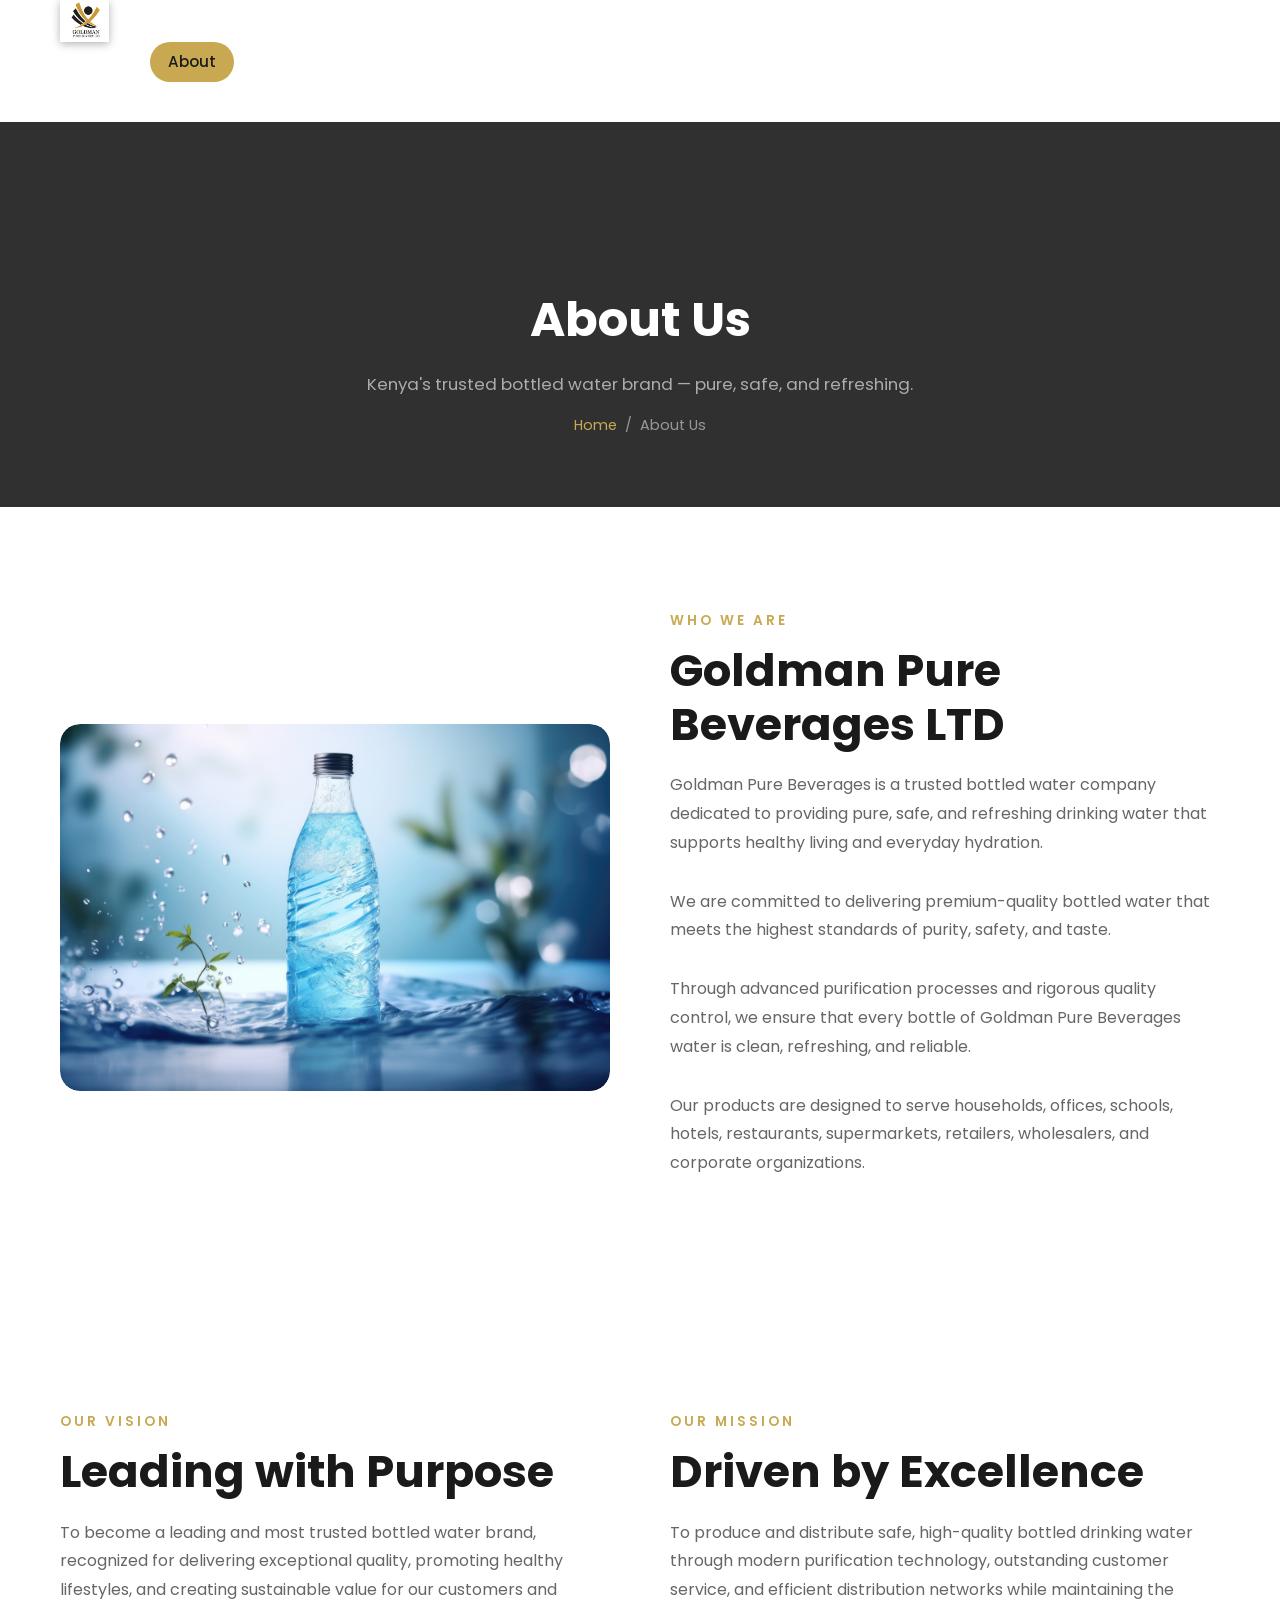
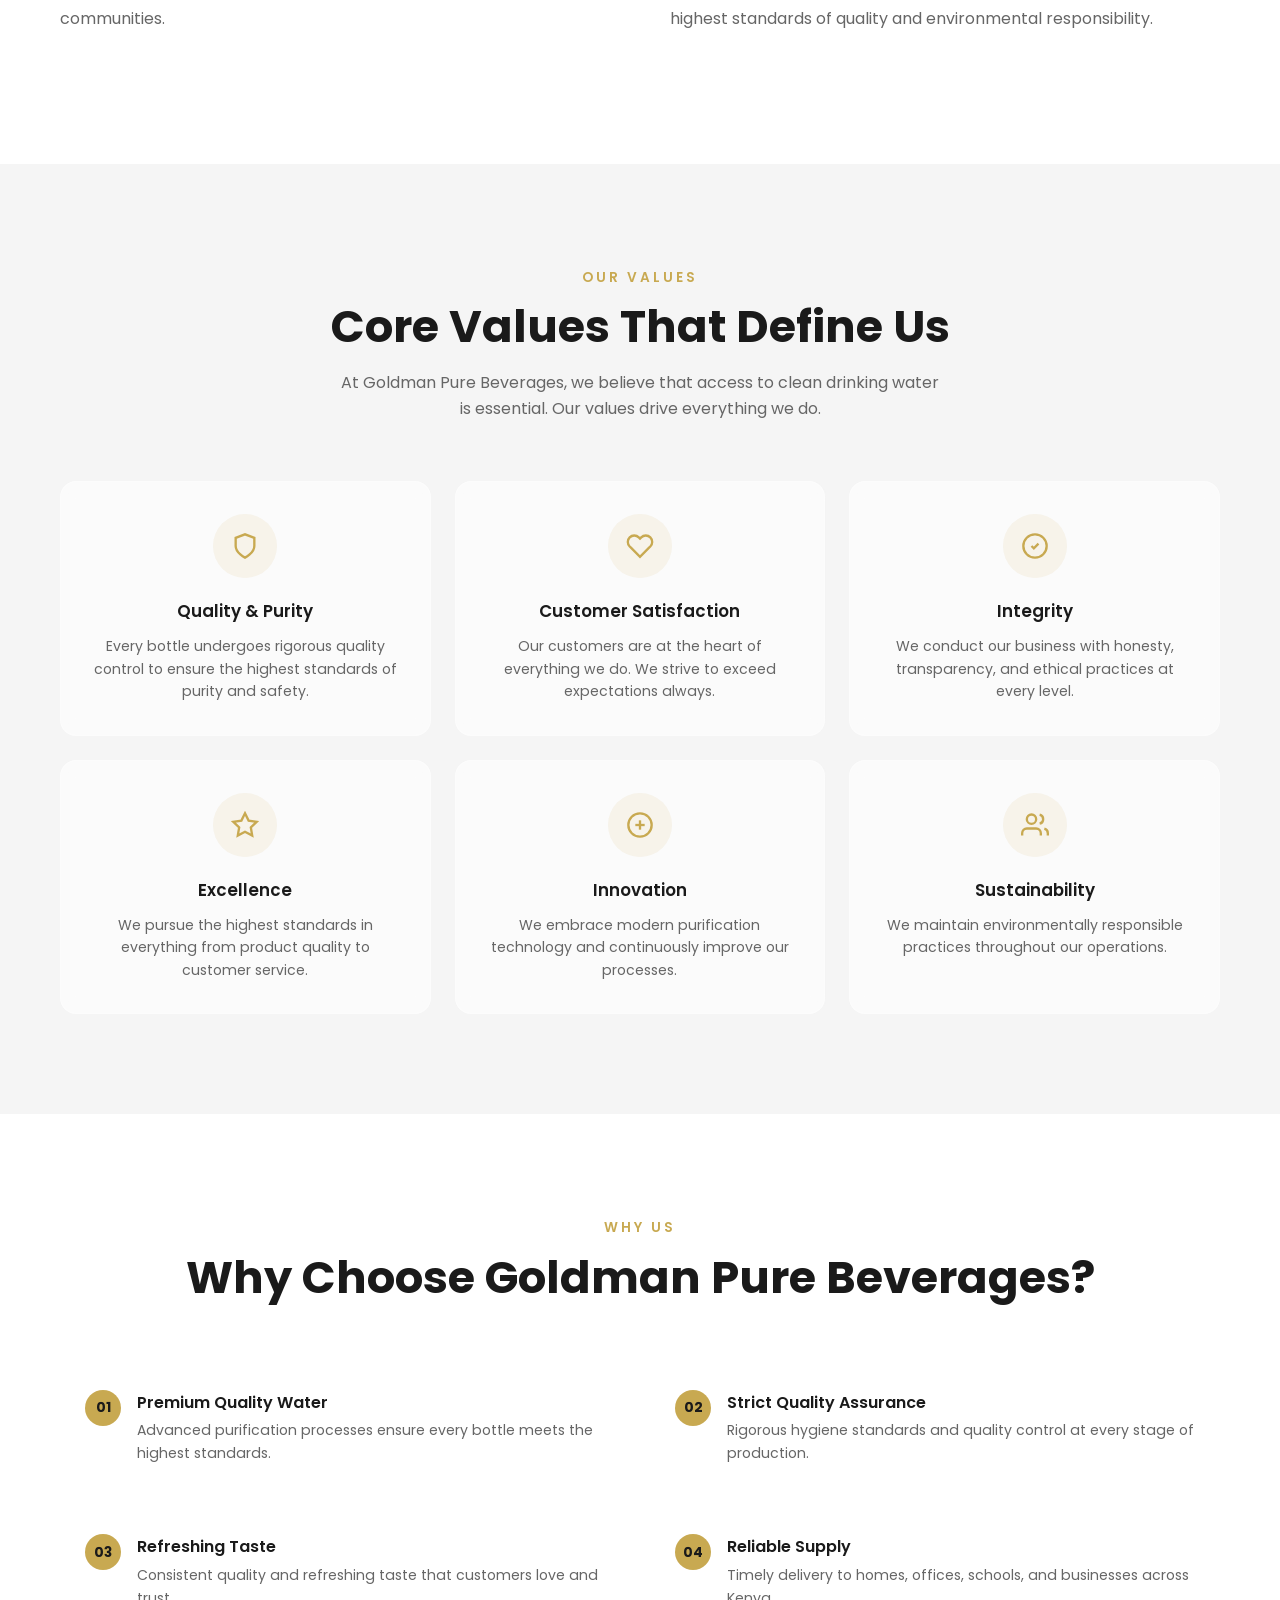
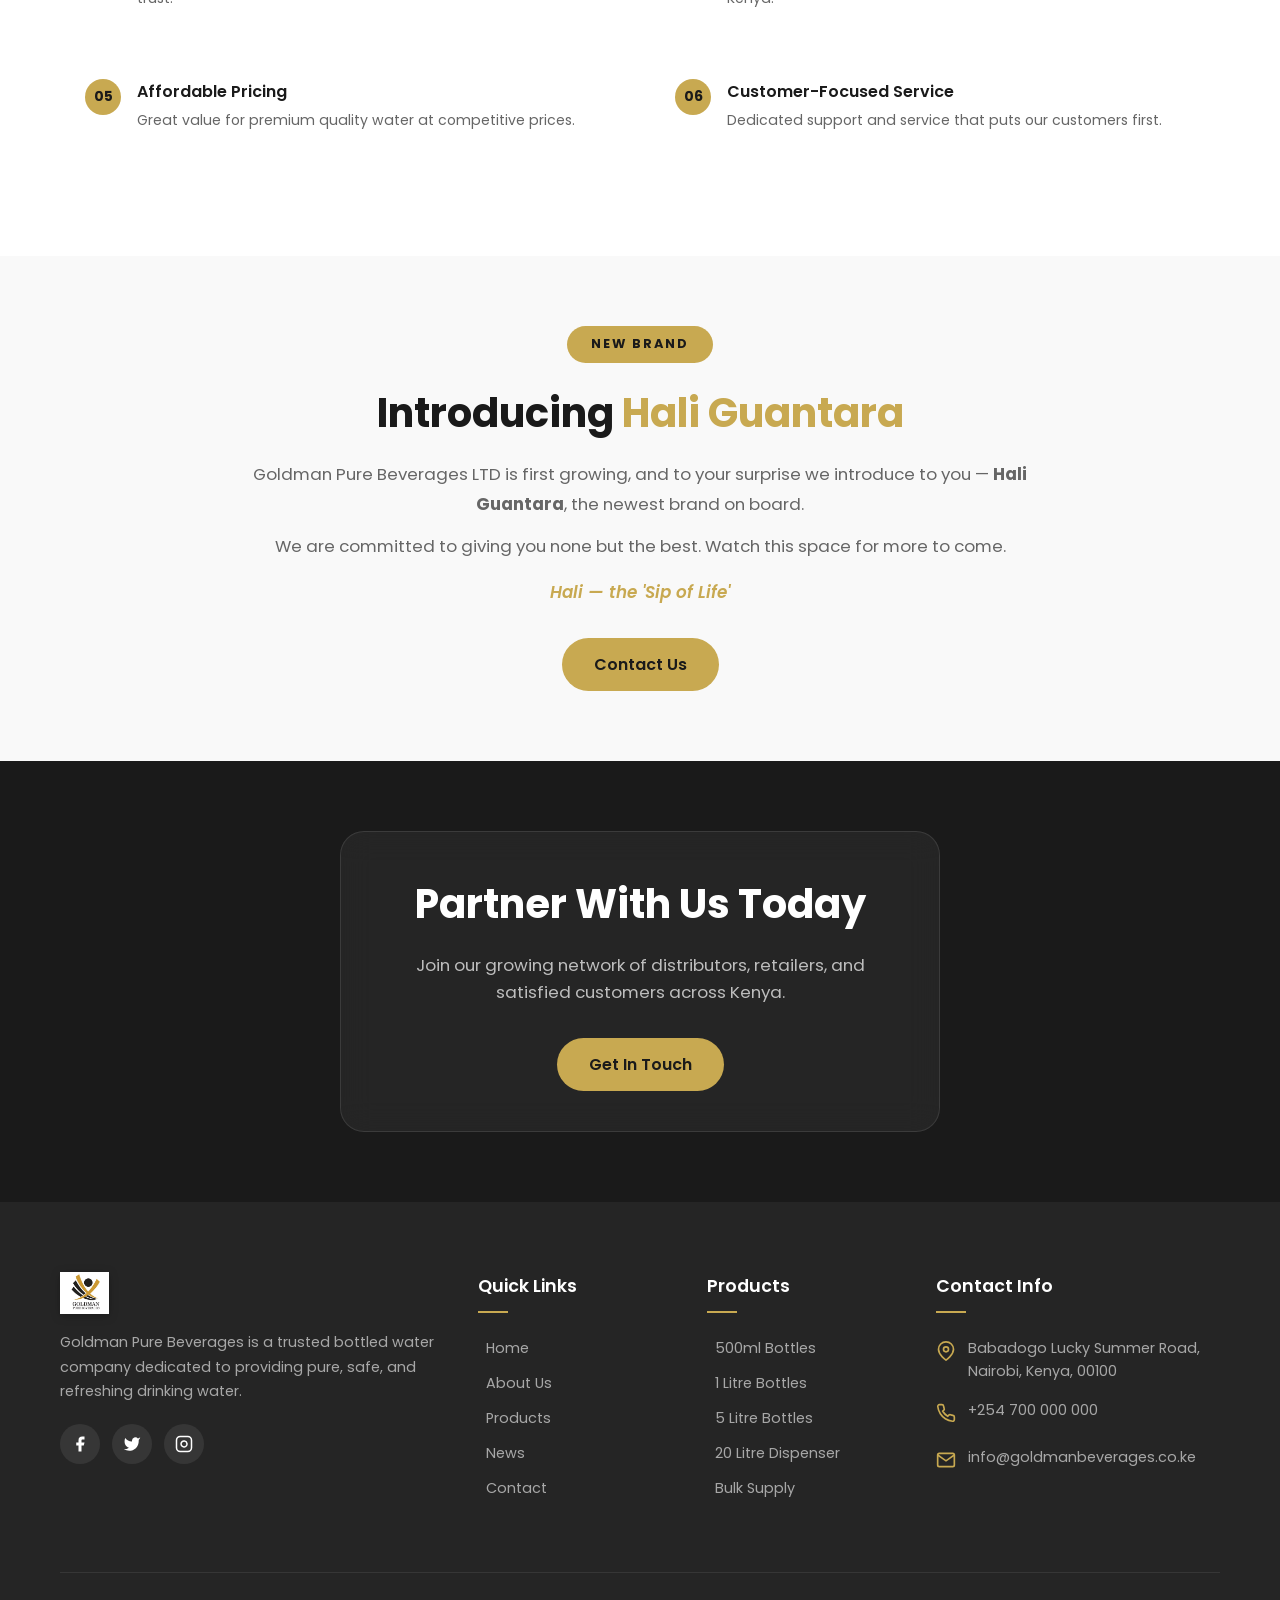
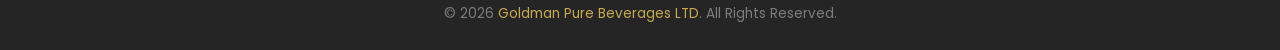
==== about.html @ 0b8065a2 "goldman water" ====
<!DOCTYPE html>
<html lang="en">
<head>
  <meta charset="UTF-8">
  <meta name="viewport" content="width=device-width, initial-scale=1.0">
  <title>About Us - Goldman Pure Beverages</title>
  <link rel="icon" href="favicon.svg" type="image/svg+xml">
  <link rel="stylesheet" href="assets/css/style.css">
</head>
<body>

  <header data-header class="active">
    <div class="container">
      <a href="index.html" class="logo">
        <img src="assets/images/goldmanlogo water.png" alt="Goldman Logo" class="logo-img">
      </a>

      <nav class="navbar" data-navbar>
        <a href="index.html" class="navbar-link" data-nav-link>Home</a>
        <a href="about.html" class="navbar-link active" data-nav-link>About</a>
        <a href="products.html" class="navbar-link" data-nav-link>Products</a>
        <a href="news.html" class="navbar-link" data-nav-link>News</a>
        <a href="contact.html" class="navbar-link" data-nav-link>Contact</a>
      </nav>

      <div class="header-actions">
        <button class="header-btn" data-search-btn aria-label="Search">
          <svg width="20" height="20" viewBox="0 0 24 24" fill="none" stroke="currentColor" stroke-width="2">
            <circle cx="11" cy="11" r="8"/><path d="m21 21-4.35-4.35"/>
          </svg>
        </button>
        <button class="menu-toggle-btn" data-menu-toggle-btn aria-label="Menu">
          <svg width="22" height="22" viewBox="0 0 24 24" fill="none" stroke="currentColor" stroke-width="2.5">
            <line x1="3" y1="6" x2="21" y2="6"/><line x1="3" y1="12" x2="21" y2="12"/><line x1="3" y1="18" x2="21" y2="18"/>
          </svg>
        </button>
      </div>
    </div>
  </header>

  <div class="nav-overlay" data-nav-overlay></div>

  <div class="search-box" data-search-container>
    <div class="container">
      <form class="search-form">
        <input type="text" placeholder="Search..." autofocus>
        <button type="button" class="search-close-btn" data-search-close-btn aria-label="Close">
          <svg width="20" height="20" viewBox="0 0 24 24" fill="none" stroke="currentColor" stroke-width="2.5">
            <line x1="18" y1="6" x2="6" y2="18"/><line x1="6" y1="6" x2="18" y2="18"/>
          </svg>
        </button>
      </form>
    </div>
  </div>

  <main>
    <section class="page-hero">
      <div class="container">
        <div class="page-hero-content">
          <h1>About Us</h1>
          <p>Kenya's trusted bottled water brand — pure, safe, and refreshing.</p>
          <div class="breadcrumb">
            <a href="index.html">Home</a> / <span>About Us</span>
          </div>
        </div>
      </div>
    </section>

    <section class="about-preview section">
      <div class="container">
        <div class="about-grid">
          <div class="about-image reveal-left">
            <img src="assets/images/transparent-water-bottle-studio.jpg" alt="Goldman Pure Water">
          </div>
          <div class="about-content reveal-right">
            <span class="section-subtitle">Who We Are</span>
            <h2 class="section-title">Goldman Pure Beverages LTD</h2>
            <p class="about-text">Goldman Pure Beverages is a trusted bottled water company dedicated to providing pure, safe, and refreshing drinking water that supports healthy living and everyday hydration.</p>
            <p class="about-text">We are committed to delivering premium-quality bottled water that meets the highest standards of purity, safety, and taste.</p>
            <p class="about-text">Through advanced purification processes and rigorous quality control, we ensure that every bottle of Goldman Pure Beverages water is clean, refreshing, and reliable.</p>
            <p class="about-text">Our products are designed to serve households, offices, schools, hotels, restaurants, supermarkets, retailers, wholesalers, and corporate organizations.</p>
          </div>
        </div>
      </div>
    </section>

    <section class="section" style="background:var(--white);">
      <div class="container">
        <div class="about-grid" style="grid-template-columns:1fr 1fr; gap:60px; align-items:center;">
          <div class="about-content reveal-left">
            <span class="section-subtitle">Our Vision</span>
            <h2 class="section-title">Leading with Purpose</h2>
            <p class="about-text">To become a leading and most trusted bottled water brand, recognized for delivering exceptional quality, promoting healthy lifestyles, and creating sustainable value for our customers and communities.</p>
          </div>
          <div class="about-content reveal-right">
            <span class="section-subtitle">Our Mission</span>
            <h2 class="section-title">Driven by Excellence</h2>
            <p class="about-text">To produce and distribute safe, high-quality bottled drinking water through modern purification technology, outstanding customer service, and efficient distribution networks while maintaining the highest standards of quality and environmental responsibility.</p>
          </div>
        </div>
      </div>
    </section>

    <section class="section" style="background:var(--grey-1);">
      <div class="container">
        <div class="section-header reveal">
          <span class="section-subtitle">Our Values</span>
          <h2 class="section-title">Core Values That Define Us</h2>
          <p class="section-text">At Goldman Pure Beverages, we believe that access to clean drinking water is essential. Our values drive everything we do.</p>
        </div>

        <div class="values-grid">
          <div class="value-card">
            <div class="value-icon">
              <svg viewBox="0 0 24 24"><path d="M12 22s8-4 8-10V5l-8-3-8 3v7c0 6 8 10 8 10z"/></svg>
            </div>
            <h3>Quality & Purity</h3>
            <p>Every bottle undergoes rigorous quality control to ensure the highest standards of purity and safety.</p>
          </div>

          <div class="value-card">
            <div class="value-icon">
              <svg viewBox="0 0 24 24"><path d="M20.84 4.61a5.5 5.5 0 0 0-7.78 0L12 5.67l-1.06-1.06a5.5 5.5 0 0 0-7.78 7.78l1.06 1.06L12 21.23l7.78-7.78 1.06-1.06a5.5 5.5 0 0 0 0-7.78z"/></svg>
            </div>
            <h3>Customer Satisfaction</h3>
            <p>Our customers are at the heart of everything we do. We strive to exceed expectations always.</p>
          </div>

          <div class="value-card">
            <div class="value-icon">
              <svg viewBox="0 0 24 24"><path d="M12 22c5.523 0 10-4.477 10-10S17.523 2 12 2 2 6.477 2 12s4.477 10 10 10z"/><path d="m9 12 2 2 4-4"/></svg>
            </div>
            <h3>Integrity</h3>
            <p>We conduct our business with honesty, transparency, and ethical practices at every level.</p>
          </div>

          <div class="value-card">
            <div class="value-icon">
              <svg viewBox="0 0 24 24"><polygon points="12 2 15.09 8.26 22 9.27 17 14.14 18.18 21.02 12 17.77 5.82 21.02 7 14.14 2 9.27 8.91 8.26 12 2"/></svg>
            </div>
            <h3>Excellence</h3>
            <p>We pursue the highest standards in everything from product quality to customer service.</p>
          </div>

          <div class="value-card">
            <div class="value-icon">
              <svg viewBox="0 0 24 24"><circle cx="12" cy="12" r="10"/><line x1="12" y1="8" x2="12" y2="16"/><line x1="8" y1="12" x2="16" y2="12"/></svg>
            </div>
            <h3>Innovation</h3>
            <p>We embrace modern purification technology and continuously improve our processes.</p>
          </div>

          <div class="value-card">
            <div class="value-icon">
              <svg viewBox="0 0 24 24"><path d="M17 21v-2a4 4 0 0 0-4-4H5a4 4 0 0 0-4 4v2"/><circle cx="9" cy="7" r="4"/><path d="M23 21v-2a4 4 0 0 0-3-3.87"/><path d="M16 3.13a4 4 0 0 1 0 7.75"/></svg>
            </div>
            <h3>Sustainability</h3>
            <p>We maintain environmentally responsible practices throughout our operations.</p>
          </div>
        </div>
      </div>
    </section>

    <section class="section" style="background:var(--white);">
      <div class="container">
        <div class="section-header reveal">
          <span class="section-subtitle">Why Us</span>
          <h2 class="section-title">Why Choose Goldman Pure Beverages?</h2>
        </div>

        <div class="why-grid">
          <div class="why-item">
            <div class="why-num">01</div>
            <div>
              <h4>Premium Quality Water</h4>
              <p>Advanced purification processes ensure every bottle meets the highest standards.</p>
            </div>
          </div>
          <div class="why-item">
            <div class="why-num">02</div>
            <div>
              <h4>Strict Quality Assurance</h4>
              <p>Rigorous hygiene standards and quality control at every stage of production.</p>
            </div>
          </div>
          <div class="why-item">
            <div class="why-num">03</div>
            <div>
              <h4>Refreshing Taste</h4>
              <p>Consistent quality and refreshing taste that customers love and trust.</p>
            </div>
          </div>
          <div class="why-item">
            <div class="why-num">04</div>
            <div>
              <h4>Reliable Supply</h4>
              <p>Timely delivery to homes, offices, schools, and businesses across Kenya.</p>
            </div>
          </div>
          <div class="why-item">
            <div class="why-num">05</div>
            <div>
              <h4>Affordable Pricing</h4>
              <p>Great value for premium quality water at competitive prices.</p>
            </div>
          </div>
          <div class="why-item">
            <div class="why-num">06</div>
            <div>
              <h4>Customer-Focused Service</h4>
              <p>Dedicated support and service that puts our customers first.</p>
            </div>
          </div>
        </div>
      </div>
    </section>

    <section class="announcement">
      <div class="container">
        <div class="announcement-content reveal">
          <span class="announcement-badge">New Brand</span>
          <h2 class="announcement-title">Introducing <span>Hali Guantara</span></h2>
          <p class="announcement-text">Goldman Pure Beverages LTD is first growing, and to your surprise we introduce to you — <strong>Hali Guantara</strong>, the newest brand on board.</p>
          <p class="announcement-text">We are committed to giving you none but the best. Watch this space for more to come.</p>
          <p class="announcement-text" style="font-style:italic; color:var(--gold); font-weight:600; margin-top:16px;">Hali — the 'Sip of Life'</p>
          <div class="announcement-cta">
            <a href="contact.html" class="btn btn-gold">Contact Us</a>
          </div>
        </div>
      </div>
    </section>

    <section class="cta">
      <div class="container">
        <div class="cta-content reveal">
          <h2>Partner With Us Today</h2>
          <p>Join our growing network of distributors, retailers, and satisfied customers across Kenya.</p>
          <a href="contact.html" class="btn btn-gold">Get In Touch</a>
        </div>
      </div>
    </section>
  </main>

  <footer class="footer">
    <div class="container">
      <div class="footer-grid">
        <div class="footer-brand">
          <a href="index.html" class="logo">
            <img src="assets/images/goldmanlogo water.png" alt="Goldman Logo" class="logo-img">
          </a>
          <p>Goldman Pure Beverages is a trusted bottled water company dedicated to providing pure, safe, and refreshing drinking water.</p>
          <div class="footer-social">
            <a href="https://www.facebook.com/goldmanpurebeverages" target="_blank" aria-label="Facebook">
              <svg width="18" height="18" viewBox="0 0 24 24" fill="currentColor"><path d="M18 2h-3a5 5 0 0 0-5 5v3H7v4h3v8h4v-8h3l1-4h-4V7a1 1 0 0 1 1-1h3z"/></svg>
            </a>
            <a href="#" aria-label="Twitter">
              <svg width="18" height="18" viewBox="0 0 24 24" fill="currentColor"><path d="M23 3a10.9 10.9 0 0 1-3.14 1.53 4.48 4.48 0 0 0-7.86 3v1A10.66 10.66 0 0 1 3 4s-4 9 5 13a11.64 11.64 0 0 1-7 2c9 5 20 0 20-11.5a4.5 4.5 0 0 0-.08-.83A7.72 7.72 0 0 0 23 3z"/></svg>
            </a>
            <a href="#" aria-label="Instagram">
              <svg width="18" height="18" viewBox="0 0 24 24" fill="none" stroke="currentColor" stroke-width="2"><rect x="2" y="2" width="20" height="20" rx="5"/><path d="M16 11.37A4 4 0 1 1 12.63 8 4 4 0 0 1 16 11.37z"/><line x1="17.5" y1="6.5" x2="17.51" y2="6.5"/></svg>
            </a>
          </div>
        </div>

        <div class="footer-col">
          <h4 class="footer-heading">Quick Links</h4>
          <ul class="footer-links">
            <li><a href="index.html">Home</a></li>
            <li><a href="about.html">About Us</a></li>
            <li><a href="products.html">Products</a></li>
            <li><a href="news.html">News</a></li>
            <li><a href="contact.html">Contact</a></li>
          </ul>
        </div>

        <div class="footer-col">
          <h4 class="footer-heading">Products</h4>
          <ul class="footer-links">
            <li><a href="products.html">500ml Bottles</a></li>
            <li><a href="products.html">1 Litre Bottles</a></li>
            <li><a href="products.html">5 Litre Bottles</a></li>
            <li><a href="products.html">20 Litre Dispenser</a></li>
            <li><a href="products.html">Bulk Supply</a></li>
          </ul>
        </div>

        <div class="footer-col">
          <h4 class="footer-heading">Contact Info</h4>
          <ul class="footer-contact">
            <li>
              <span class="footer-contact-icon">
                <svg viewBox="0 0 24 24" fill="none" stroke="currentColor" stroke-width="2"><path d="M21 10c0 7-9 13-9 13s-9-6-9-13a9 9 0 0 1 18 0z"/><circle cx="12" cy="10" r="3"/></svg>
              </span>
              Babadogo Lucky Summer Road,<br>Nairobi, Kenya, 00100
            </li>
            <li>
              <span class="footer-contact-icon">
                <svg viewBox="0 0 24 24" fill="none" stroke="currentColor" stroke-width="2"><path d="M22 16.92v3a2 2 0 0 1-2.18 2 19.79 19.79 0 0 1-8.63-3.07 19.5 19.5 0 0 1-6-6 19.79 19.79 0 0 1-3.07-8.67A2 2 0 0 1 4.11 2h3a2 2 0 0 1 2 1.72 12.84 12.84 0 0 0 .7 2.81 2 2 0 0 1-.45 2.11L8.09 9.91a16 16 0 0 0 6 6l1.27-1.27a2 2 0 0 1 2.11-.45 12.84 12.84 0 0 0 2.81.7A2 2 0 0 1 22 16.92z"/></svg>
              </span>
              +254 700 000 000
            </li>
            <li>
              <span class="footer-contact-icon">
                <svg viewBox="0 0 24 24" fill="none" stroke="currentColor" stroke-width="2"><path d="M4 4h16c1.1 0 2 .9 2 2v12c0 1.1-.9 2-2 2H4c-1.1 0-2-.9-2-2V6c0-1.1.9-2 2-2z"/><polyline points="22,6 12,13 2,6"/></svg>
              </span>
              info@goldmanbeverages.co.ke
            </li>
          </ul>
        </div>
      </div>

      <div class="footer-bottom">
        <p>&copy; 2026 <span>Goldman Pure Beverages LTD</span>. All Rights Reserved.</p>
      </div>
    </div>
  </footer>

  <button class="back-to-top" data-back-top-btn aria-label="Back to top">
    <svg width="20" height="20" viewBox="0 0 24 24" fill="none" stroke="currentColor" stroke-width="2.5">
      <polyline points="18 15 12 9 6 15"/>
    </svg>
  </button>

  <script src="assets/js/script.js"></script>
</body>
</html>
---- assets/css/style.css ----
@import url('https://fonts.googleapis.com/css2?family=Poppins:wght@300;400;500;600;700;800&display=swap');

:root {
  --white: #FFFFFF;
  --black: #1A1A1A;
  --gold: #C8A951;
  --gold-light: #D4B96A;
  --gold-dark: #B8963D;
  --grey-1: #F5F5F5;
  --grey-2: #E8E8E8;
  --grey-3: #CCCCCC;
  --grey-4: #999999;
  --grey-5: #666666;
  --grey-6: #444444;
  --shadow-1: 0 1px 3px rgba(0,0,0,0.1);
  --shadow-2: 0 5px 15px rgba(0,0,0,0.08);
  --shadow-3: 0 10px 30px rgba(0,0,0,0.12);
  --transition: 0.3s ease;
}

*, *::before, *::after {
  margin: 0;
  padding: 0;
  box-sizing: border-box;
}

html {
  scroll-behavior: smooth;
  scroll-padding-top: 90px;
}

body {
  font-family: 'Poppins', sans-serif;
  background: var(--white);
  color: var(--black);
  line-height: 1.6;
  overflow-x: hidden;
}

a {
  text-decoration: none;
  color: inherit;
}

img {
  max-width: 100%;
  height: auto;
  display: block;
}

ul { list-style: none; }

.container {
  max-width: 1200px;
  margin: 0 auto;
  padding: 0 20px;
}

/* Button */
.btn {
  display: inline-flex;
  align-items: center;
  gap: 8px;
  padding: 14px 32px;
  border-radius: 50px;
  font-family: inherit;
  font-size: 1rem;
  font-weight: 600;
  cursor: pointer;
  border: none;
  transition: var(--transition);
}

.btn-gold {
  background: var(--gold);
  color: var(--black);
}

.btn-gold:hover {
  background: var(--gold-dark);
  transform: translateY(-2px);
  box-shadow: 0 5px 20px rgba(200,169,81,0.4);
}

.btn-outline {
  background: rgba(255,255,255,0.08);
  backdrop-filter: blur(10px);
  -webkit-backdrop-filter: blur(10px);
  color: var(--white);
  border: 1px solid rgba(255,255,255,0.2);
}

.btn-outline:hover {
  background: rgba(255,255,255,0.15);
  border-color: rgba(255,255,255,0.4);
  color: var(--white);
}

/* Section */
.section {
  padding: 100px 0;
}

.section-header {
  text-align: center;
  margin-bottom: 60px;
}

.section-subtitle {
  display: inline-block;
  font-size: 0.85rem;
  font-weight: 600;
  color: var(--gold);
  text-transform: uppercase;
  letter-spacing: 3px;
  margin-bottom: 12px;
}

.section-title {
  font-size: clamp(2rem, 5vw, 2.8rem);
  font-weight: 700;
  color: var(--black);
  line-height: 1.2;
}

.section-text {
  font-size: 1rem;
  color: var(--grey-5);
  max-width: 600px;
  margin: 16px auto 0;
}

/* Header */
.header {
  position: fixed;
  top: 0;
  left: 0;
  width: 100%;
  z-index: 1000;
  background: rgba(26, 26, 26, 0.85);
  backdrop-filter: blur(20px);
  -webkit-backdrop-filter: blur(20px);
  border-bottom: 1px solid rgba(200,169,81,0.15);
  transition: var(--transition);
  padding: 12px 0;
  box-shadow: 0 4px 30px rgba(0,0,0,0.2);
}

.header.active {
  background: rgba(26, 26, 26, 0.92);
  backdrop-filter: blur(25px);
  -webkit-backdrop-filter: blur(25px);
  padding: 8px 0;
  box-shadow: 0 4px 30px rgba(0,0,0,0.3);
  border-bottom: 1px solid rgba(200,169,81,0.2);
}

.header .container {
  display: flex;
  align-items: center;
  justify-content: space-between;
}

.logo {
  display: flex;
  align-items: center;
  gap: 10px;
  font-size: 1.3rem;
  font-weight: 700;
  color: var(--white);
}

.logo-icon {
  width: 40px;
  height: 40px;
  background: var(--gold);
  border-radius: 50%;
  display: flex;
  align-items: center;
  justify-content: center;
}

.logo-icon svg {
  width: 24px;
  height: 24px;
}

.logo-img {
  height: 42px;
  width: auto;
  filter: drop-shadow(0 2px 4px rgba(0,0,0,0.3));
}

.navbar {
  display: flex;
  align-items: center;
  gap: 8px;
}

.navbar-link {
  padding: 8px 18px;
  font-size: 0.95rem;
  font-weight: 500;
  color: rgba(255,255,255,0.85);
  border-radius: 50px;
  transition: var(--transition);
}

.navbar-link:hover,
.navbar-link.active {
  color: var(--black);
  background: var(--gold);
}

.header-actions {
  display: flex;
  align-items: center;
  gap: 12px;
}

.header-btn {
  width: 40px;
  height: 40px;
  border-radius: 50%;
  background: rgba(255,255,255,0.08);
  backdrop-filter: blur(10px);
  -webkit-backdrop-filter: blur(10px);
  border: 1px solid rgba(255,255,255,0.1);
  color: var(--white);
  font-size: 1.1rem;
  cursor: pointer;
  transition: var(--transition);
  display: flex;
  align-items: center;
  justify-content: center;
}

.header-btn:hover {
  background: var(--gold);
  color: var(--black);
  border-color: var(--gold);
}

.menu-toggle-btn {
  display: none;
  width: 44px;
  height: 44px;
  border-radius: 50%;
  background: var(--gold);
  border: none;
  color: var(--black);
  font-size: 1.4rem;
  cursor: pointer;
  align-items: center;
  justify-content: center;
}

/* Hero */
.hero {
  min-height: 100vh;
  background: var(--black);
  display: flex;
  align-items: center;
  position: relative;
  overflow: hidden;
  padding-top: 0;
}

.hero::before {
  content: '';
  position: absolute;
  top: 0;
  left: 0;
  width: 100%;
  height: 100%;
  background: url('../images/hero-bg.jpg') center/cover no-repeat;
  opacity: 0.3;
}

.hero-content {
  position: relative;
  z-index: 2;
  max-width: 650px;
}

.hero-badge {
  display: inline-flex;
  align-items: center;
  gap: 8px;
  padding: 8px 20px;
  background: rgba(200,169,81,0.1);
  backdrop-filter: blur(10px);
  -webkit-backdrop-filter: blur(10px);
  border: 1px solid rgba(200,169,81,0.25);
  border-radius: 50px;
  color: var(--gold);
  font-size: 0.8rem;
  font-weight: 500;
  margin-bottom: 20px;
  animation: fadeInUp 0.8s ease;
}

.hero-title {
  font-size: clamp(2.5rem, 6vw, 4rem);
  font-weight: 800;
  color: var(--white);
  line-height: 1.1;
  margin-bottom: 20px;
  animation: fadeInUp 0.8s ease 0.2s backwards;
}

.hero-title span {
  color: var(--gold);
}

.hero-text {
  font-size: 1.1rem;
  color: rgba(255,255,255,0.7);
  margin-bottom: 36px;
  line-height: 1.7;
  animation: fadeInUp 0.8s ease 0.4s backwards;
}

.hero-btns {
  display: flex;
  gap: 16px;
  flex-wrap: wrap;
  animation: fadeInUp 0.8s ease 0.6s backwards;
  opacity: 0;
  transition: opacity 0.4s ease, transform 0.4s ease;
  transform: translateY(10px);
}

.hero:hover .hero-btns,
.hero:focus-within .hero-btns {
  opacity: 1;
  transform: translateY(0);
}

.hero-image {
  position: absolute;
  right: -5%;
  bottom: 0;
  width: 50%;
  max-width: 600px;
  z-index: 1;
  opacity: 0.9;
}

.hero-image img {
  width: 100%;
  animation: float 3s ease-in-out infinite;
}

.hero-shape {
  position: absolute;
  bottom: -2px;
  left: 0;
  width: 100%;
}

.hero-shape svg {
  width: 100%;
  display: block;
}

/* Stats */
.stats {
  background: rgba(245, 245, 245, 0.8);
  backdrop-filter: blur(10px);
  -webkit-backdrop-filter: blur(10px);
  padding: 50px 0;
}

.stats-grid {
  display: grid;
  grid-template-columns: repeat(4, 1fr);
  gap: 40px;
  text-align: center;
}

.stat-item h3 {
  font-size: 2.5rem;
  font-weight: 700;
  color: var(--gold);
  margin-bottom: 8px;
}

.stat-item p {
  font-size: 0.95rem;
  color: var(--grey-5);
  font-weight: 500;
}

/* About Preview */
.about-preview {
  background: var(--white);
}

.about-grid {
  display: grid;
  grid-template-columns: 1fr 1fr;
  gap: 60px;
  align-items: center;
}

.about-image {
  position: relative;
  border-radius: 20px;
  overflow: hidden;
}

.about-image img {
  width: 100%;
  border-radius: 20px;
}

.about-image::after {
  content: '';
  position: absolute;
  bottom: -15px;
  right: -15px;
  width: 120px;
  height: 120px;
  background: var(--gold);
  border-radius: 20px;
  z-index: -1;
  opacity: 0.3;
}

.about-content .section-subtitle { text-align: left; }
.about-content .section-title { text-align: left; margin-bottom: 20px; }

.about-text {
  color: var(--grey-5);
  line-height: 1.8;
  margin-bottom: 30px;
}

.about-features {
  display: grid;
  grid-template-columns: 1fr 1fr;
  gap: 16px;
  margin-bottom: 30px;
}

.about-feature {
  display: flex;
  align-items: center;
  gap: 10px;
  font-size: 0.95rem;
  font-weight: 500;
  color: var(--grey-6);
}

.about-feature-icon {
  width: 32px;
  height: 32px;
  background: rgba(200,169,81,0.1);
  border-radius: 50%;
  display: flex;
  align-items: center;
  justify-content: center;
  color: var(--gold);
  font-size: 0.9rem;
  flex-shrink: 0;
}

/* Products */
.products { background: var(--grey-1); }

.products-grid {
  display: grid;
  grid-template-columns: repeat(3, 1fr);
  gap: 30px;
}

.product-card {
  background: rgba(255, 255, 255, 0.7);
  backdrop-filter: blur(10px);
  -webkit-backdrop-filter: blur(10px);
  border: 1px solid rgba(255, 255, 255, 0.3);
  border-radius: 20px;
  overflow: hidden;
  transition: var(--transition);
  box-shadow: 0 8px 32px rgba(0,0,0,0.08);
}

.product-card:hover {
  transform: translateY(-8px);
  box-shadow: var(--shadow-3);
}

.product-image {
  height: 260px;
  background: var(--grey-1);
  display: flex;
  align-items: center;
  justify-content: center;
  overflow: hidden;
  position: relative;
}

.product-image img {
  width: 70%;
  height: 70%;
  object-fit: contain;
  transition: var(--transition);
}

.product-card:hover .product-image img {
  transform: scale(1.1);
}

.product-tag {
  position: absolute;
  top: 16px;
  left: 16px;
  padding: 6px 14px;
  background: var(--gold);
  color: var(--black);
  font-size: 0.75rem;
  font-weight: 600;
  border-radius: 50px;
}

.product-info {
  padding: 24px;
}

.product-name {
  font-size: 1.15rem;
  font-weight: 600;
  color: var(--black);
  margin-bottom: 8px;
}

.product-desc {
  font-size: 0.9rem;
  color: var(--grey-5);
  margin-bottom: 16px;
  line-height: 1.6;
}

.product-price {
  font-size: 1.2rem;
  font-weight: 700;
  color: var(--gold);
}

/* Promo Cards */
.promo { background: var(--white); }

.promo-grid {
  display: grid;
  grid-template-columns: repeat(3, 1fr);
  gap: 30px;
}

.promo-card {
  padding: 36px 28px;
  background: rgba(255, 255, 255, 0.6);
  backdrop-filter: blur(10px);
  -webkit-backdrop-filter: blur(10px);
  border: 1px solid rgba(255, 255, 255, 0.3);
  border-radius: 20px;
  text-align: center;
  transition: var(--transition);
  position: relative;
  overflow: hidden;
}

.promo-card::before {
  content: '';
  position: absolute;
  top: 0;
  left: 0;
  width: 100%;
  height: 3px;
  background: var(--gold);
  transform: scaleX(0);
  transition: var(--transition);
}

.promo-card:hover::before {
  transform: scaleX(1);
}

.promo-card:hover {
  transform: translateY(-5px);
  box-shadow: var(--shadow-3);
}

.promo-icon {
  width: 80px;
  height: 80px;
  margin: 0 auto 24px;
  background: rgba(200,169,81,0.1);
  border-radius: 50%;
  display: flex;
  align-items: center;
  justify-content: center;
}

.promo-icon svg {
  width: 36px;
  height: 36px;
  stroke: var(--gold);
  fill: none;
  stroke-width: 2;
  stroke-linecap: round;
  stroke-linejoin: round;
}

.promo-card h3 {
  font-size: 1.2rem;
  font-weight: 600;
  color: var(--black);
  margin-bottom: 12px;
}

.promo-card p {
  font-size: 0.9rem;
  color: var(--grey-5);
  line-height: 1.7;
}

/* Testimonials */
.testimonials { background: var(--white); }

.testimonial-slider {
  max-width: 800px;
  margin: 0 auto;
  position: relative;
  overflow: hidden;
}

.testimonial-track {
  display: flex;
  transition: transform 0.5s ease;
}

.testimonial-card {
  min-width: 100%;
  padding: 40px;
  background: rgba(245, 245, 245, 0.7);
  backdrop-filter: blur(10px);
  -webkit-backdrop-filter: blur(10px);
  border: 1px solid rgba(255, 255, 255, 0.3);
  border-radius: 20px;
  text-align: center;
}

.testimonial-text {
  font-size: 1.1rem;
  color: var(--grey-6);
  line-height: 1.8;
  font-style: italic;
  margin-bottom: 24px;
  position: relative;
  padding-top: 30px;
}

.testimonial-text::before {
  content: '\201C';
  position: absolute;
  top: -10px;
  left: 50%;
  transform: translateX(-50%);
  font-size: 4rem;
  color: var(--gold);
  opacity: 0.3;
  font-family: Georgia, serif;
}

.testimonial-author {
  display: flex;
  align-items: center;
  justify-content: center;
  gap: 16px;
}

.testimonial-avatar {
  width: 56px;
  height: 56px;
  border-radius: 50%;
  object-fit: cover;
  border: 3px solid var(--gold);
}

.testimonial-info h4 {
  font-size: 1rem;
  font-weight: 600;
  color: var(--black);
}

.testimonial-info p {
  font-size: 0.85rem;
  color: var(--grey-4);
}

.testimonial-nav {
  display: flex;
  justify-content: center;
  gap: 12px;
  margin-top: 30px;
}

.testimonial-dot {
  width: 12px;
  height: 12px;
  border-radius: 50%;
  background: var(--grey-3);
  border: none;
  cursor: pointer;
  transition: var(--transition);
}

.testimonial-dot.active {
  background: var(--gold);
  transform: scale(1.2);
}

/* CTA */
.cta {
  background: var(--black);
  padding: 70px 0;
  text-align: center;
  position: relative;
  overflow: hidden;
}

.cta::before {
  content: '';
  position: absolute;
  top: 0;
  left: 0;
  width: 100%;
  height: 100%;
  background: url('../images/water-bottle-wooden-table.jpg') center/cover no-repeat;
  opacity: 0.12;
}

.cta-content {
  position: relative;
  z-index: 2;
  padding: 40px;
  background: rgba(255,255,255,0.05);
  backdrop-filter: blur(15px);
  -webkit-backdrop-filter: blur(15px);
  border: 1px solid rgba(255,255,255,0.1);
  border-radius: 24px;
  max-width: 600px;
  margin: 0 auto;
}

.cta h2 {
  font-size: clamp(1.8rem, 4vw, 2.5rem);
  font-weight: 700;
  color: var(--white);
  margin-bottom: 16px;
}

.cta p {
  font-size: 1.05rem;
  color: rgba(255,255,255,0.7);
  margin-bottom: 32px;
  max-width: 500px;
  margin-left: auto;
  margin-right: auto;
}

/* Brand Announcement */
.announcement {
  background: rgba(245, 245, 245, 0.6);
  backdrop-filter: blur(10px);
  -webkit-backdrop-filter: blur(10px);
  padding: 70px 0;
}

.announcement-content {
  max-width: 800px;
  margin: 0 auto;
  text-align: center;
}

.announcement-badge {
  display: inline-block;
  padding: 8px 24px;
  background: var(--gold);
  color: var(--black);
  font-size: 0.8rem;
  font-weight: 700;
  border-radius: 50px;
  text-transform: uppercase;
  letter-spacing: 2px;
  margin-bottom: 24px;
}

.announcement-title {
  font-size: clamp(1.8rem, 4vw, 2.5rem);
  font-weight: 700;
  color: var(--black);
  margin-bottom: 20px;
  line-height: 1.3;
}

.announcement-title span {
  color: var(--gold);
}

.announcement-text {
  font-size: 1.05rem;
  color: var(--grey-5);
  line-height: 1.8;
  margin-bottom: 12px;
}

.announcement-cta {
  margin-top: 30px;
}

/* Footer */
.footer {
  background: rgba(26, 26, 26, 0.95);
  backdrop-filter: blur(20px);
  -webkit-backdrop-filter: blur(20px);
  padding: 70px 0 25px;
  color: var(--white);
}

.footer-grid {
  display: grid;
  grid-template-columns: 2fr 1fr 1fr 1.5fr;
  gap: 40px;
  margin-bottom: 60px;
}

.footer-brand .logo {
  margin-bottom: 16px;
}

.footer-brand p {
  color: rgba(255,255,255,0.6);
  font-size: 0.9rem;
  line-height: 1.7;
  margin-bottom: 20px;
}

.footer-social {
  display: flex;
  gap: 12px;
}

.footer-social a {
  width: 40px;
  height: 40px;
  border-radius: 50%;
  background: rgba(255,255,255,0.08);
  display: flex;
  align-items: center;
  justify-content: center;
  color: var(--white);
  transition: var(--transition);
}

.footer-social a:hover {
  background: var(--gold);
  color: var(--black);
  transform: translateY(-3px);
}

.footer-heading {
  font-size: 1.1rem;
  font-weight: 600;
  color: var(--white);
  margin-bottom: 24px;
  position: relative;
  padding-bottom: 12px;
}

.footer-heading::after {
  content: '';
  position: absolute;
  bottom: 0;
  left: 0;
  width: 30px;
  height: 2px;
  background: var(--gold);
}

.footer-links li { margin-bottom: 12px; }

.footer-links a {
  color: rgba(255,255,255,0.6);
  font-size: 0.9rem;
  transition: var(--transition);
  display: flex;
  align-items: center;
  gap: 8px;
}

.footer-links a::before {
  content: '';
  width: 0;
  height: 1px;
  background: var(--gold);
  transition: var(--transition);
}

.footer-links a:hover {
  color: var(--gold);
  padding-left: 8px;
}

.footer-links a:hover::before {
  width: 16px;
}

.footer-contact li {
  display: flex;
  gap: 12px;
  margin-bottom: 16px;
  color: rgba(255,255,255,0.6);
  font-size: 0.9rem;
}

.footer-contact-icon {
  width: 20px;
  color: var(--gold);
  flex-shrink: 0;
  margin-top: 4px;
}

.footer-bottom {
  border-top: 1px solid rgba(255,255,255,0.08);
  padding-top: 30px;
  text-align: center;
}

.footer-bottom p {
  color: rgba(255,255,255,0.4);
  font-size: 0.85rem;
}

.footer-bottom span {
  color: var(--gold);
}

/* Back to Top */
.back-to-top {
  position: fixed;
  bottom: 30px;
  right: 30px;
  width: 46px;
  height: 46px;
  background: rgba(200,169,81,0.8);
  backdrop-filter: blur(10px);
  -webkit-backdrop-filter: blur(10px);
  color: var(--black);
  border: 1px solid rgba(200,169,81,0.3);
  border-radius: 50%;
  font-size: 1.1rem;
  cursor: pointer;
  opacity: 0;
  visibility: hidden;
  transition: var(--transition);
  z-index: 999;
  display: flex;
  align-items: center;
  justify-content: center;
}

.back-to-top.active {
  opacity: 1;
  visibility: visible;
}

.back-to-top:hover {
  transform: translateY(-3px);
  box-shadow: 0 5px 20px rgba(200,169,81,0.4);
}

/* Contact Section */
.contact-section { background: var(--white); }

.contact-grid {
  display: grid;
  grid-template-columns: 1fr 1.5fr;
  gap: 60px;
}

.contact-info-cards {
  display: grid;
  gap: 20px;
}

.contact-card {
  padding: 24px;
  background: rgba(255, 255, 255, 0.6);
  backdrop-filter: blur(10px);
  -webkit-backdrop-filter: blur(10px);
  border: 1px solid rgba(255, 255, 255, 0.3);
  border-radius: 16px;
  display: flex;
  gap: 16px;
  transition: var(--transition);
}

.contact-card:hover {
  transform: translateX(5px);
  box-shadow: var(--shadow-2);
}

.contact-card-icon {
  width: 50px;
  height: 50px;
  background: rgba(200,169,81,0.1);
  border-radius: 12px;
  display: flex;
  align-items: center;
  justify-content: center;
  flex-shrink: 0;
}

.contact-card-icon svg {
  width: 24px;
  height: 24px;
  stroke: var(--gold);
  fill: none;
  stroke-width: 2;
}

.contact-card h4 {
  font-size: 1rem;
  font-weight: 600;
  color: var(--black);
  margin-bottom: 6px;
}

.contact-card p {
  font-size: 0.9rem;
  color: var(--grey-5);
  line-height: 1.6;
}

.contact-form {
  padding: 36px;
  background: rgba(255, 255, 255, 0.5);
  backdrop-filter: blur(15px);
  -webkit-backdrop-filter: blur(15px);
  border: 1px solid rgba(255, 255, 255, 0.3);
  border-radius: 20px;
}

.form-group {
  margin-bottom: 20px;
}

.form-group label {
  display: block;
  font-size: 0.9rem;
  font-weight: 500;
  color: var(--black);
  margin-bottom: 8px;
}

.form-group input,
.form-group textarea {
  width: 100%;
  padding: 14px 18px;
  border: 1px solid rgba(255, 255, 255, 0.4);
  border-radius: 12px;
  font-family: inherit;
  font-size: 0.95rem;
  color: var(--black);
  background: rgba(255, 255, 255, 0.5);
  backdrop-filter: blur(5px);
  -webkit-backdrop-filter: blur(5px);
  transition: var(--transition);
  outline: none;
}

.form-group input:focus,
.form-group textarea:focus {
  border-color: var(--gold);
  box-shadow: 0 0 0 4px rgba(200,169,81,0.1);
}

.form-group textarea {
  height: 140px;
  resize: vertical;
}

.form-row {
  display: grid;
  grid-template-columns: 1fr 1fr;
  gap: 20px;
}

/* About Page */
.page-hero {
  background: rgba(26, 26, 26, 0.9);
  backdrop-filter: blur(15px);
  -webkit-backdrop-filter: blur(15px);
  padding: 160px 0 70px;
  text-align: center;
  position: relative;
  overflow: hidden;
}

.page-hero::before {
  content: '';
  position: absolute;
  top: 0;
  left: 0;
  width: 100%;
  height: 100%;
  background: url('../images/water-drop.jpg') center/cover no-repeat;
  opacity: 0.15;
}

.page-hero-content {
  position: relative;
  z-index: 2;
}

.page-hero h1 {
  font-size: clamp(2rem, 5vw, 3rem);
  font-weight: 700;
  color: var(--white);
  margin-bottom: 12px;
}

.page-hero p {
  font-size: 1.05rem;
  color: rgba(255,255,255,0.6);
}

.breadcrumb {
  display: flex;
  align-items: center;
  justify-content: center;
  gap: 8px;
  margin-top: 16px;
  font-size: 0.9rem;
  color: rgba(255,255,255,0.5);
}

.breadcrumb a {
  color: var(--gold);
  transition: var(--transition);
}

.breadcrumb a:hover {
  color: var(--gold-light);
}

/* Values Grid */
.values-grid {
  display: grid;
  grid-template-columns: repeat(3, 1fr);
  gap: 24px;
}

.value-card {
  padding: 32px 24px;
  background: rgba(255, 255, 255, 0.6);
  backdrop-filter: blur(10px);
  -webkit-backdrop-filter: blur(10px);
  border: 1px solid rgba(255, 255, 255, 0.3);
  border-radius: 16px;
  text-align: center;
  transition: var(--transition);
}

.value-card:hover {
  transform: translateY(-5px);
  box-shadow: var(--shadow-2);
}

.value-icon {
  width: 64px;
  height: 64px;
  margin: 0 auto 20px;
  background: rgba(200,169,81,0.1);
  border-radius: 50%;
  display: flex;
  align-items: center;
  justify-content: center;
}

.value-icon svg {
  width: 28px;
  height: 28px;
  stroke: var(--gold);
  fill: none;
  stroke-width: 2;
}

.value-card h3 {
  font-size: 1.05rem;
  font-weight: 600;
  color: var(--black);
  margin-bottom: 10px;
}

.value-card p {
  font-size: 0.88rem;
  color: var(--grey-5);
  line-height: 1.6;
}

/* Why Choose */
.why-grid {
  display: grid;
  grid-template-columns: repeat(2, 1fr);
  gap: 20px;
}

.why-item {
  display: flex;
  align-items: flex-start;
  gap: 16px;
  padding: 24px;
  background: rgba(255, 255, 255, 0.5);
  backdrop-filter: blur(10px);
  -webkit-backdrop-filter: blur(10px);
  border: 1px solid rgba(255, 255, 255, 0.3);
  border-radius: 12px;
  transition: var(--transition);
}

.why-item:hover {
  transform: translateX(5px);
}

.why-num {
  width: 36px;
  height: 36px;
  background: var(--gold);
  color: var(--black);
  border-radius: 50%;
  display: flex;
  align-items: center;
  justify-content: center;
  font-size: 0.85rem;
  font-weight: 700;
  flex-shrink: 0;
}

.why-item h4 {
  font-size: 1rem;
  font-weight: 600;
  color: var(--black);
  margin-bottom: 4px;
}

.why-item p {
  font-size: 0.88rem;
  color: var(--grey-5);
}

/* Blog */
.blog-grid {
  display: grid;
  grid-template-columns: repeat(3, 1fr);
  gap: 30px;
}

.blog-card {
  background: rgba(255, 255, 255, 0.6);
  backdrop-filter: blur(10px);
  -webkit-backdrop-filter: blur(10px);
  border: 1px solid rgba(255, 255, 255, 0.3);
  border-radius: 16px;
  overflow: hidden;
  box-shadow: 0 8px 32px rgba(0,0,0,0.06);
  transition: var(--transition);
}

.blog-card:hover {
  transform: translateY(-5px);
  box-shadow: var(--shadow-3);
}

.blog-image {
  height: 200px;
  overflow: hidden;
}

.blog-image img {
  width: 100%;
  height: 100%;
  object-fit: cover;
  transition: var(--transition);
}

.blog-card:hover .blog-image img {
  transform: scale(1.08);
}

.blog-content {
  padding: 24px;
}

.blog-date {
  display: inline-block;
  font-size: 0.8rem;
  color: var(--gold);
  font-weight: 600;
  margin-bottom: 10px;
}

.blog-content h3 {
  font-size: 1.1rem;
  font-weight: 600;
  color: var(--black);
  margin-bottom: 10px;
  line-height: 1.4;
}

.blog-content p {
  font-size: 0.88rem;
  color: var(--grey-5);
  line-height: 1.6;
  margin-bottom: 16px;
}

.blog-link {
  font-size: 0.9rem;
  font-weight: 600;
  color: var(--gold);
  display: inline-flex;
  align-items: center;
  gap: 6px;
  transition: var(--transition);
}

.blog-link:hover { gap: 10px; }

/* Animations */
@keyframes fadeInUp {
  from {
    opacity: 0;
    transform: translateY(30px);
  }
  to {
    opacity: 1;
    transform: translateY(0);
  }
}

@keyframes fadeInLeft {
  from {
    opacity: 0;
    transform: translateX(-30px);
  }
  to {
    opacity: 1;
    transform: translateX(0);
  }
}

@keyframes fadeInRight {
  from {
    opacity: 0;
    transform: translateX(30px);
  }
  to {
    opacity: 1;
    transform: translateX(0);
  }
}

@keyframes float {
  0%, 100% { transform: translateY(0); }
  50% { transform: translateY(-15px); }
}

@keyframes pulse {
  0%, 100% { transform: scale(1); }
  50% { transform: scale(1.05); }
}

/* Scroll Reveal */
.reveal {
  opacity: 0;
  transform: translateY(40px);
  transition: opacity 0.8s ease, transform 0.8s ease;
}

.reveal.visible {
  opacity: 1;
  transform: translateY(0);
}

.reveal-left {
  opacity: 0;
  transform: translateX(-40px);
  transition: opacity 0.8s ease, transform 0.8s ease;
}

.reveal-left.visible {
  opacity: 1;
  transform: translateX(0);
}

.reveal-right {
  opacity: 0;
  transform: translateX(40px);
  transition: opacity 0.8s ease, transform 0.8s ease;
}

.reveal-right.visible {
  opacity: 1;
  transform: translateX(0);
}

/* Responsive */
@media (max-width: 991px) {
  .navbar {
    position: fixed;
    top: 0;
    right: -100%;
    width: 280px;
    height: 100vh;
    background: var(--black);
    flex-direction: column;
    padding: 100px 30px 30px;
    transition: var(--transition);
    z-index: 1001;
  }

  .navbar.active { right: 0; }

  .navbar-link {
    width: 100%;
    padding: 14px 20px;
    font-size: 1rem;
    border-radius: 12px;
  }

  .menu-toggle-btn { display: flex; }

  .hero-image { display: none; }

  .hero-content { max-width: 100%; }

  .stats-grid { grid-template-columns: repeat(2, 1fr); }

  .about-grid { grid-template-columns: 1fr; }

  .products-grid { grid-template-columns: repeat(2, 1fr); }

  .promo-grid { grid-template-columns: 1fr; }

  .footer-grid { grid-template-columns: 1fr 1fr; }

  .contact-grid { grid-template-columns: 1fr; }

  .values-grid { grid-template-columns: repeat(2, 1fr); }

  .why-grid { grid-template-columns: 1fr; }

  .blog-grid { grid-template-columns: repeat(2, 1fr); }

  .form-row { grid-template-columns: 1fr; }
}

@media (max-width: 575px) {
  .section { padding: 60px 0; }

  .stats-grid { grid-template-columns: 1fr 1fr; gap: 20px; }

  .stat-item h3 { font-size: 2rem; }

  .products-grid { grid-template-columns: 1fr; }

  .footer-grid { grid-template-columns: 1fr; }

  .values-grid { grid-template-columns: 1fr; }

  .blog-grid { grid-template-columns: 1fr; }

  .hero-title { font-size: 2rem; }

  .hero-btns { flex-direction: column; }

  .hero-btns .btn { width: 100%; justify-content: center; }
}

/* Mobile Overlay */
.nav-overlay {
  display: none;
  position: fixed;
  top: 0;
  left: 0;
  width: 100%;
  height: 100%;
  background: rgba(0,0,0,0.5);
  z-index: 1000;
}

.nav-overlay.active { display: block; }

/* Search Box */
.search-box {
  position: fixed;
  top: 0;
  left: 0;
  width: 100%;
  height: 100%;
  background: rgba(0,0,0,0.85);
  backdrop-filter: blur(15px);
  -webkit-backdrop-filter: blur(15px);
  z-index: 2000;
  display: flex;
  align-items: center;
  justify-content: center;
  opacity: 0;
  visibility: hidden;
  transition: var(--transition);
}

.search-box.active {
  opacity: 1;
  visibility: visible;
}

.search-box .container {
  width: 100%;
  max-width: 600px;
}

.search-form {
  display: flex;
  gap: 12px;
}

.search-form input {
  flex: 1;
  padding: 16px 24px;
  border: none;
  border-radius: 50px;
  font-family: inherit;
  font-size: 1rem;
  outline: none;
}

.search-close-btn {
  width: 50px;
  height: 50px;
  border-radius: 50%;
  background: var(--gold);
  color: var(--black);
  border: none;
  font-size: 1.4rem;
  cursor: pointer;
  transition: var(--transition);
}

.search-close-btn:hover {
  transform: rotate(90deg);
}
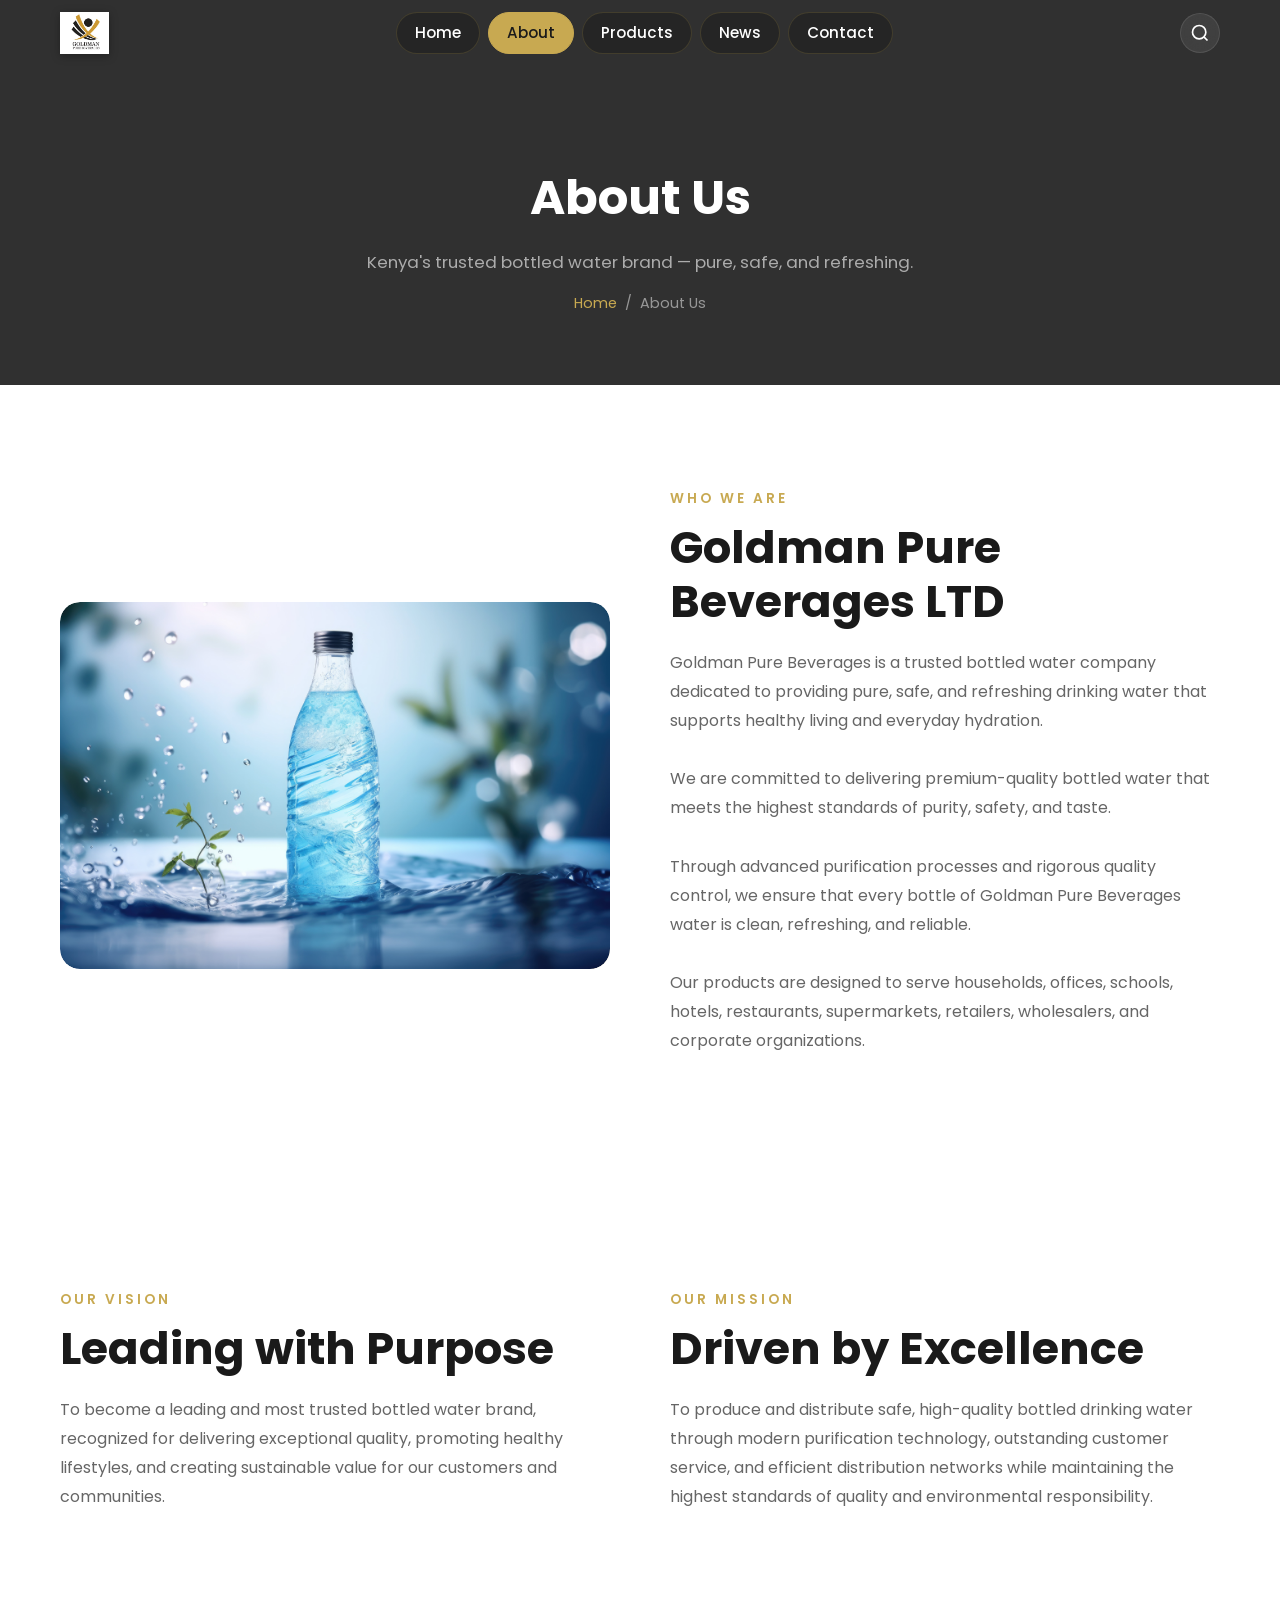
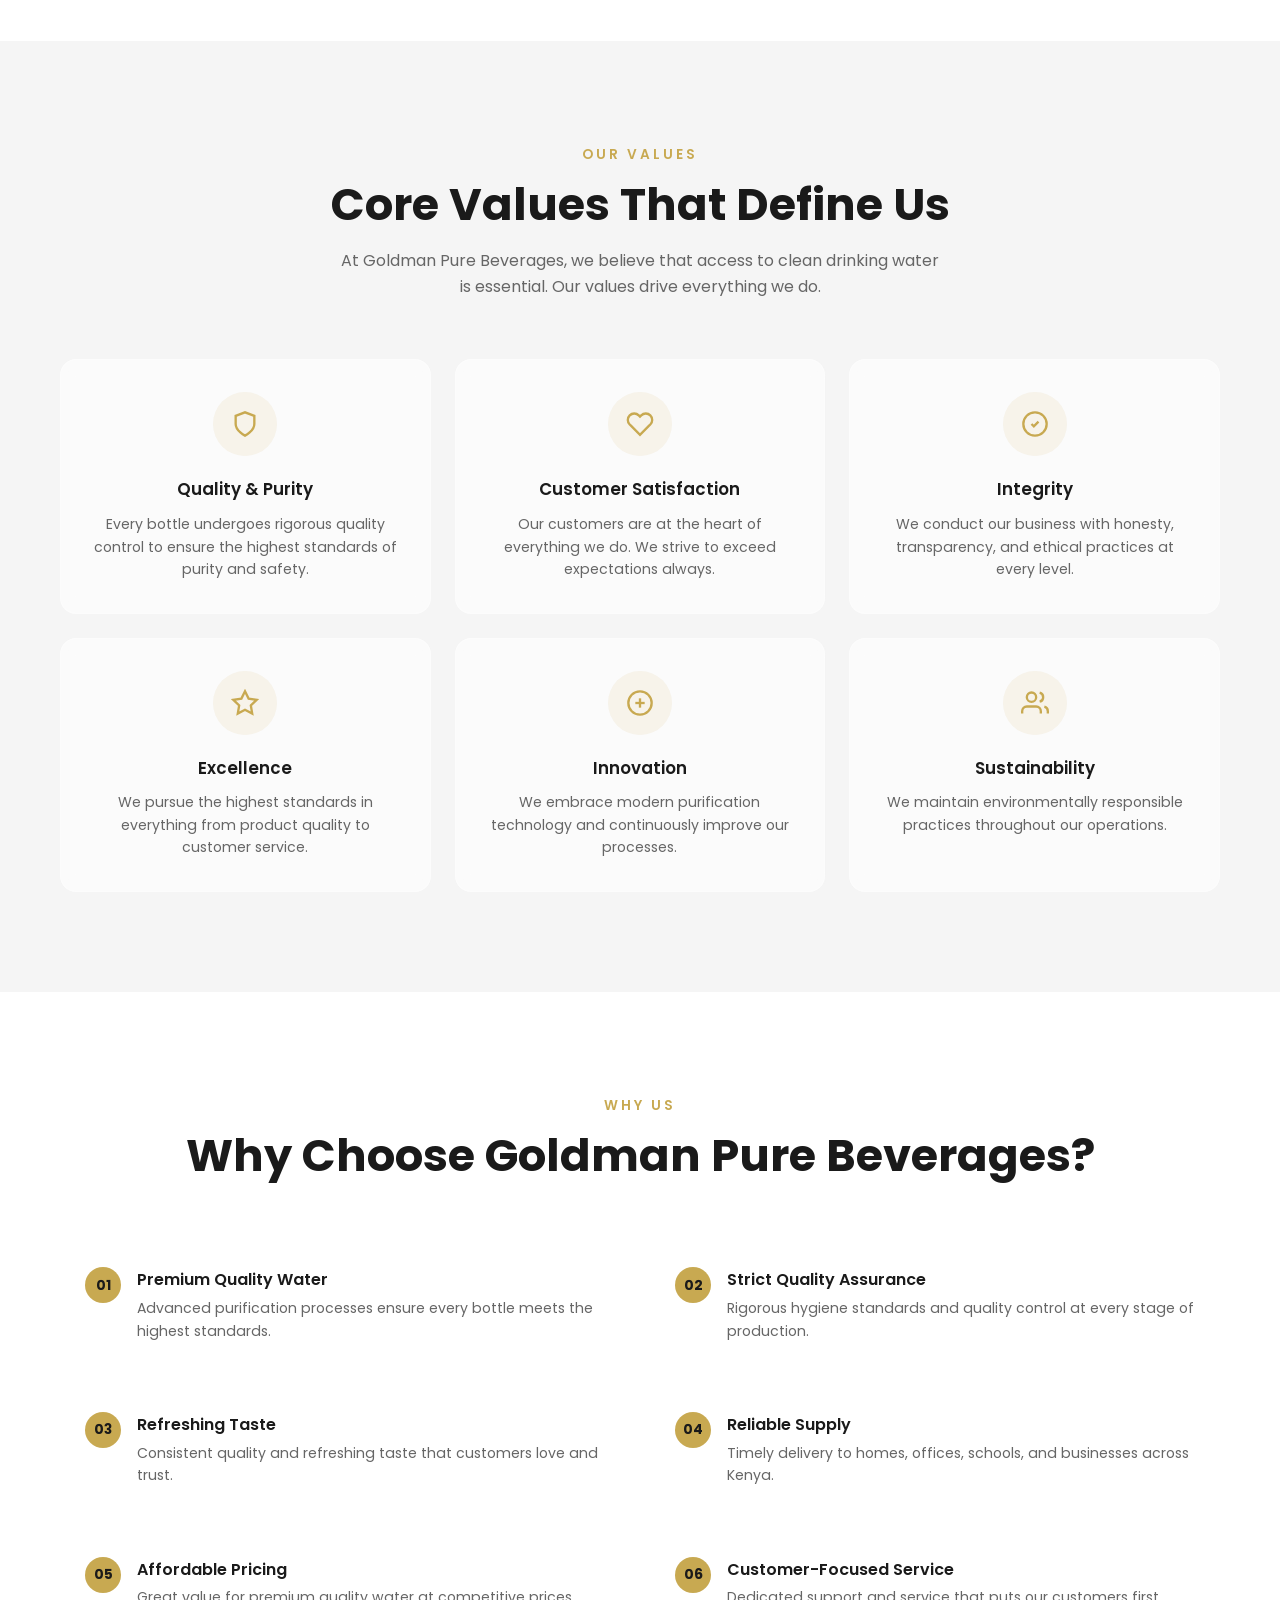
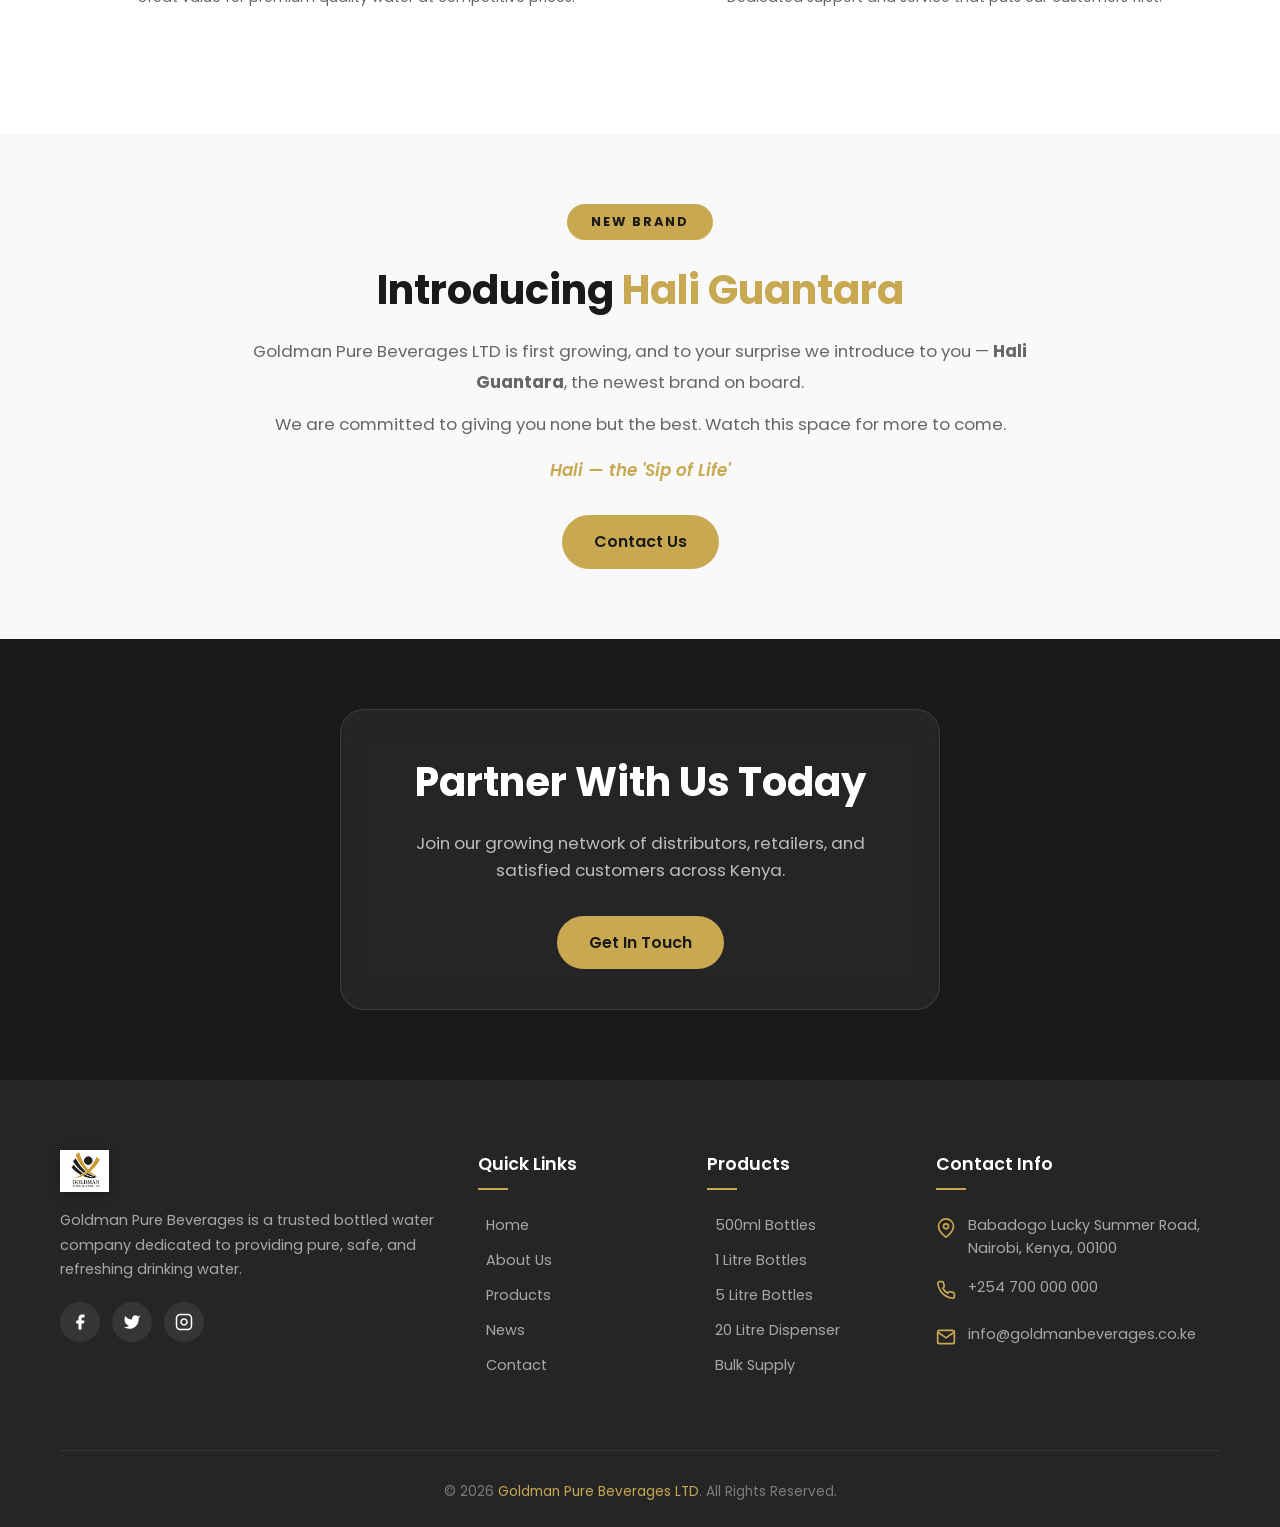
==== commit ed5a360a: "update" ====
--- a/about.html
+++ b/about.html
@@ -4,7 +4,7 @@
   <meta charset="UTF-8">
   <meta name="viewport" content="width=device-width, initial-scale=1.0">
   <title>About Us - Goldman Pure Beverages</title>
-  <link rel="icon" href="favicon.svg" type="image/svg+xml">
+  <link rel="icon" href="assets/images/goldmanlogo water.png" type="image/png">
   <link rel="stylesheet" href="assets/css/style.css">
 </head>
 <body>
--- a/assets/css/style.css
+++ b/assets/css/style.css
@@ -131,31 +131,32 @@
 }
 
 /* Header */
-.header {
+.header,
+header[data-header] {
   position: fixed;
   top: 0;
   left: 0;
   width: 100%;
   z-index: 1000;
-  background: rgba(26, 26, 26, 0.85);
-  backdrop-filter: blur(20px);
-  -webkit-backdrop-filter: blur(20px);
-  border-bottom: 1px solid rgba(200,169,81,0.15);
+  background: transparent;
+  border-bottom: 1px solid transparent;
   transition: var(--transition);
   padding: 12px 0;
-  box-shadow: 0 4px 30px rgba(0,0,0,0.2);
-}
-
-.header.active {
-  background: rgba(26, 26, 26, 0.92);
-  backdrop-filter: blur(25px);
-  -webkit-backdrop-filter: blur(25px);
+  box-shadow: none;
+}
+
+.header.active,
+header[data-header].active {
+  background: rgba(26, 26, 26, 0.45);
+  backdrop-filter: blur(18px);
+  -webkit-backdrop-filter: blur(18px);
   padding: 8px 0;
-  box-shadow: 0 4px 30px rgba(0,0,0,0.3);
-  border-bottom: 1px solid rgba(200,169,81,0.2);
-}
-
-.header .container {
+  box-shadow: 0 4px 24px rgba(0,0,0,0.15);
+  border-bottom: 1px solid rgba(200,169,81,0.14);
+}
+
+.header .container,
+header[data-header] .container {
   display: flex;
   align-items: center;
   justify-content: space-between;
@@ -201,7 +202,9 @@
   padding: 8px 18px;
   font-size: 0.95rem;
   font-weight: 500;
-  color: rgba(255,255,255,0.85);
+  color: var(--white);
+  background: rgba(26, 26, 26, 0.42);
+  border: 1px solid rgba(200,169,81,0.18);
   border-radius: 50px;
   transition: var(--transition);
 }
@@ -210,6 +213,7 @@
 .navbar-link.active {
   color: var(--black);
   background: var(--gold);
+  border-color: var(--gold);
 }
 
 .header-actions {
@@ -277,9 +281,18 @@
   opacity: 0.3;
 }
 
+.hero::after {
+  content: '';
+  position: absolute;
+  inset: 0;
+  background: linear-gradient(105deg, rgba(8, 14, 35, 0.94) 0%, rgba(11, 24, 61, 0.82) 45%, rgba(255,255,255,0.88) 100%);
+  z-index: 1;
+  pointer-events: none;
+}
+
 .hero-content {
   position: relative;
-  z-index: 2;
+  z-index: 3;
   max-width: 650px;
 }
 
@@ -339,12 +352,12 @@
 
 .hero-image {
   position: absolute;
-  right: -5%;
+  right: -2%;
   bottom: 0;
-  width: 50%;
-  max-width: 600px;
-  z-index: 1;
-  opacity: 0.9;
+  width: 43%;
+  max-width: 520px;
+  z-index: 2;
+  opacity: 0.96;
 }
 
 .hero-image img {
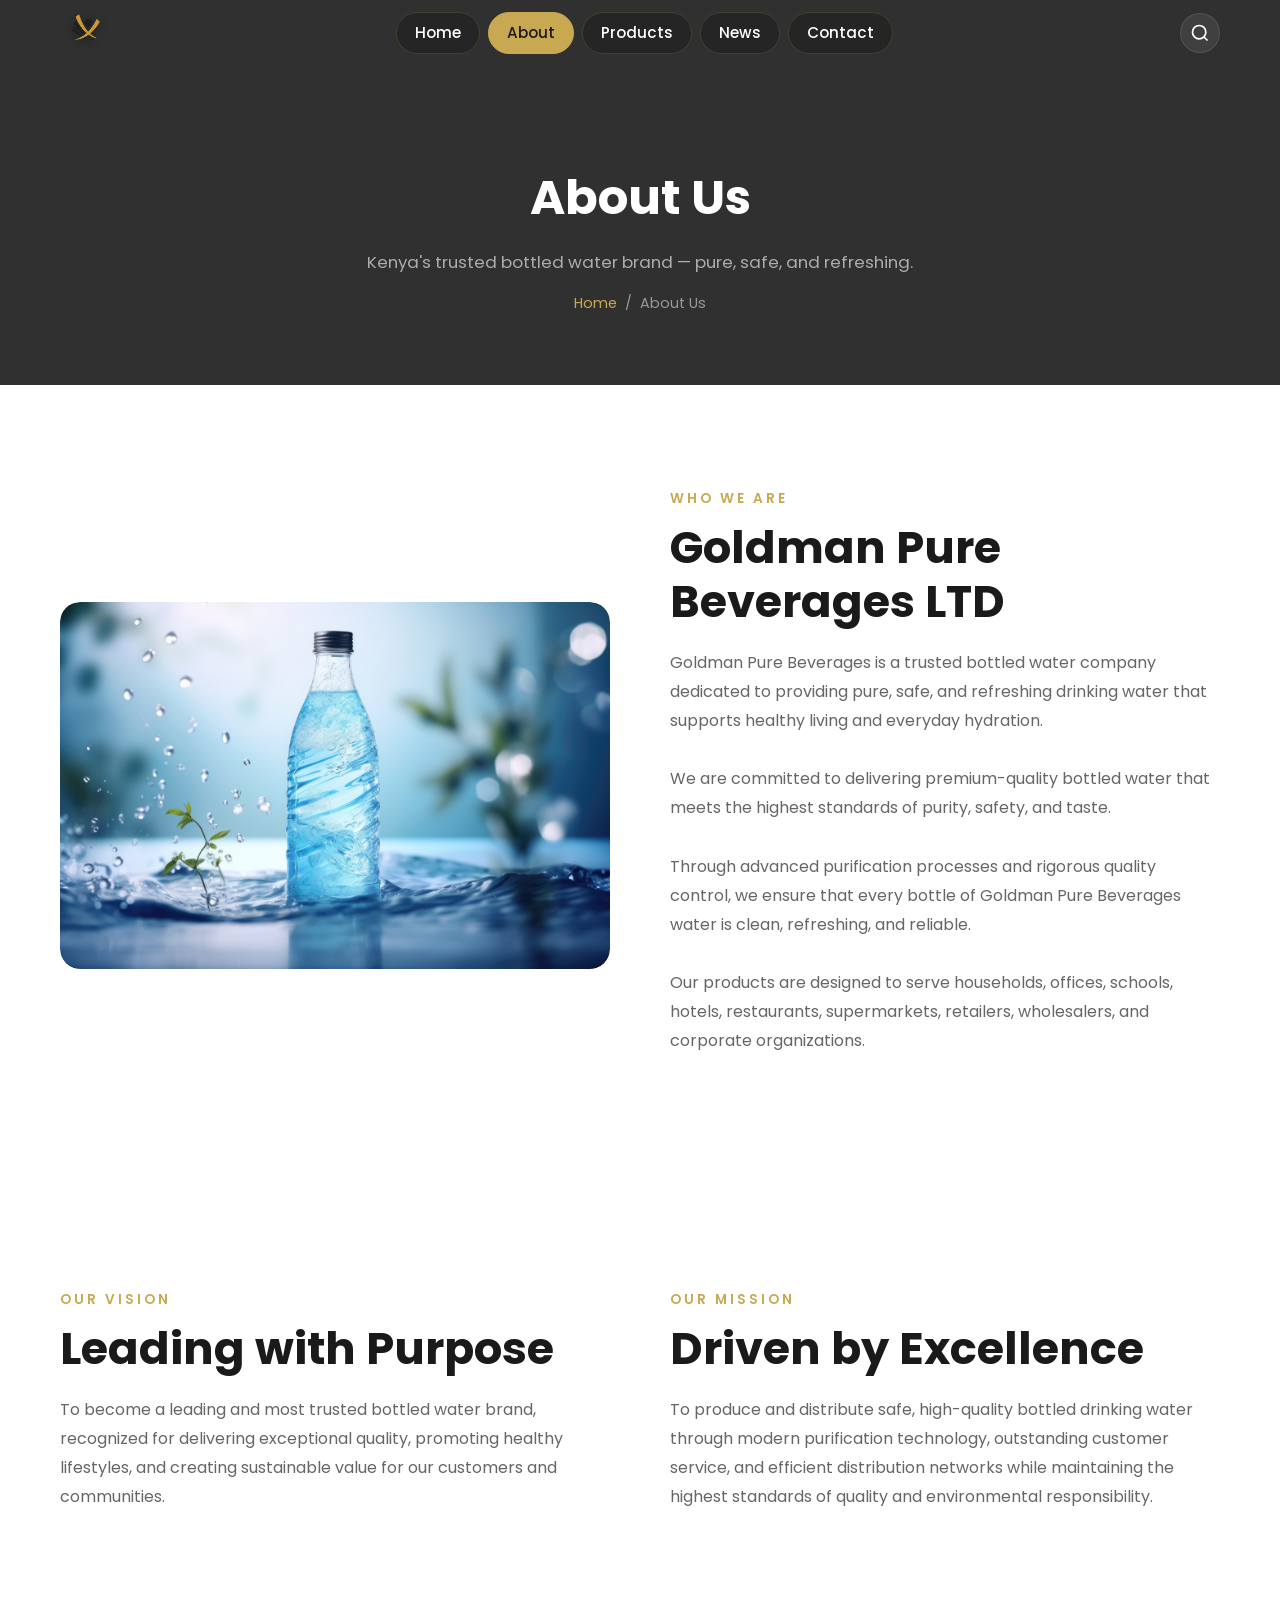
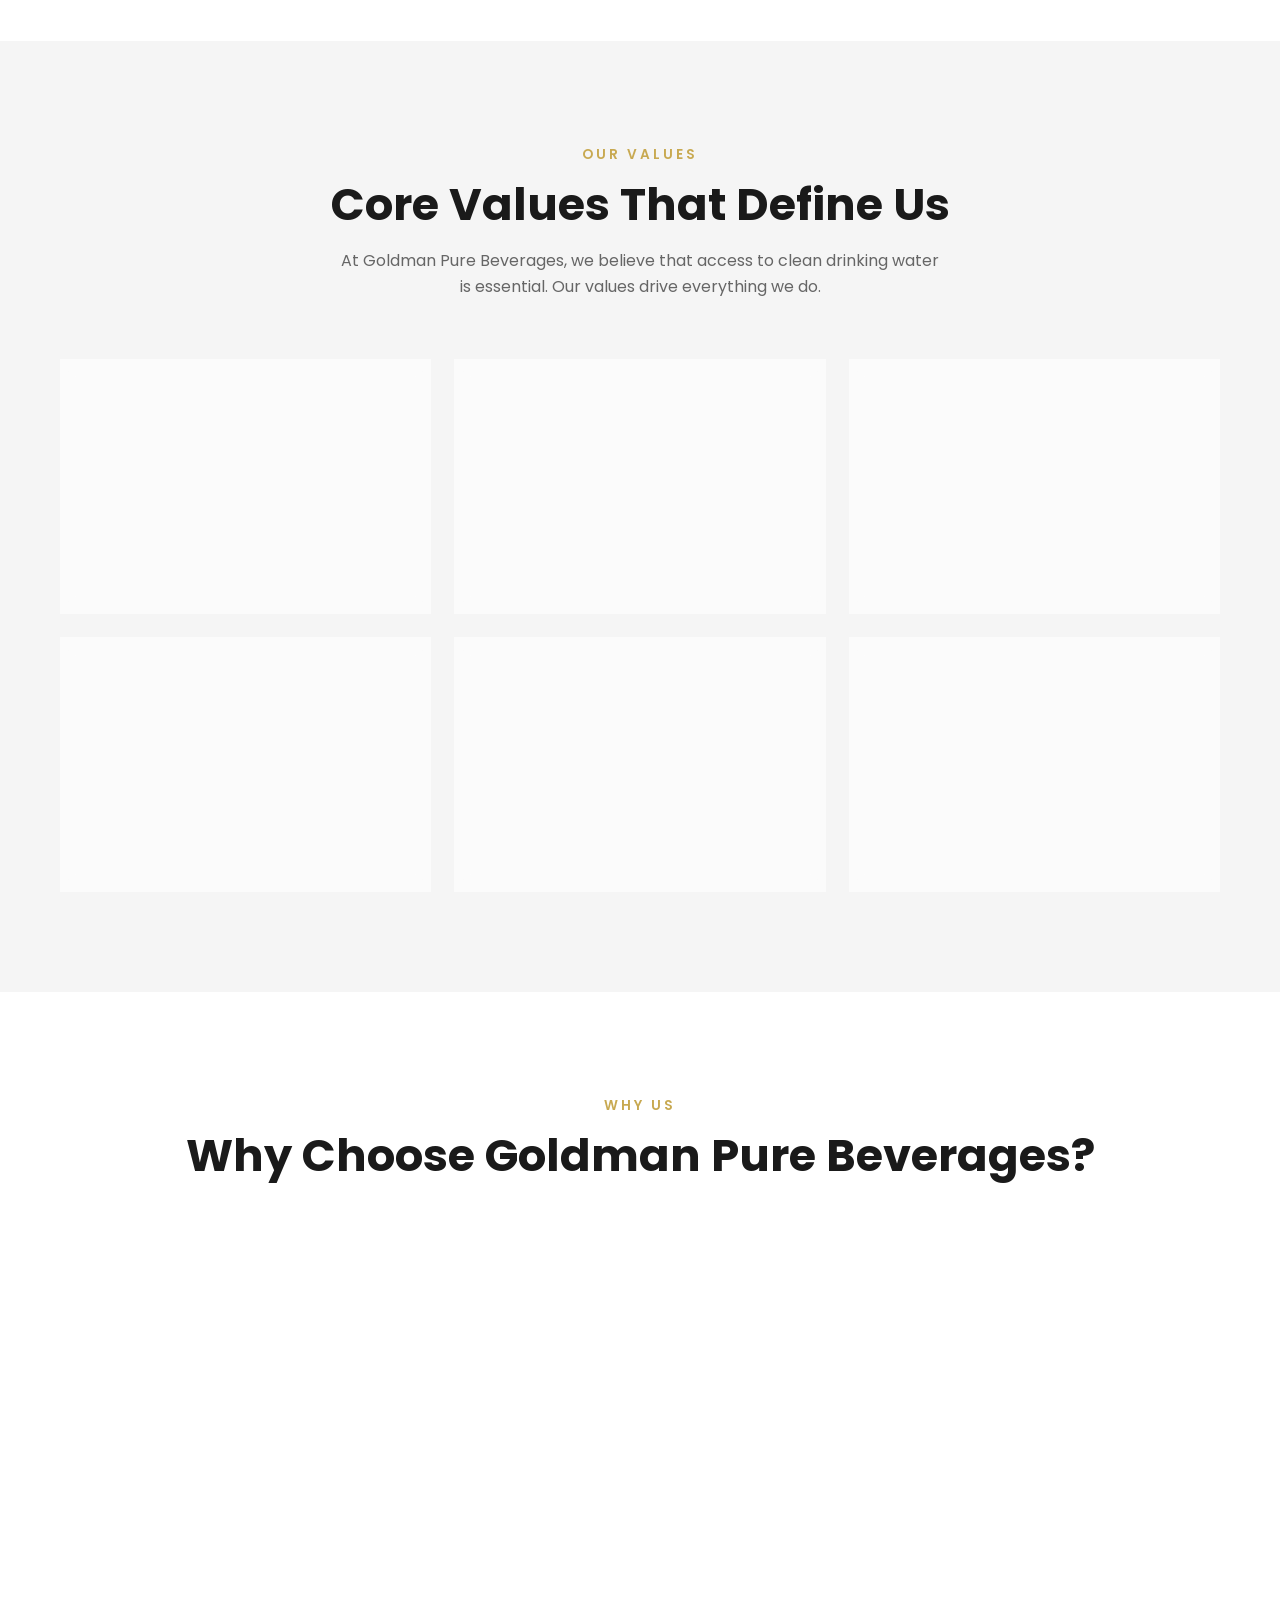
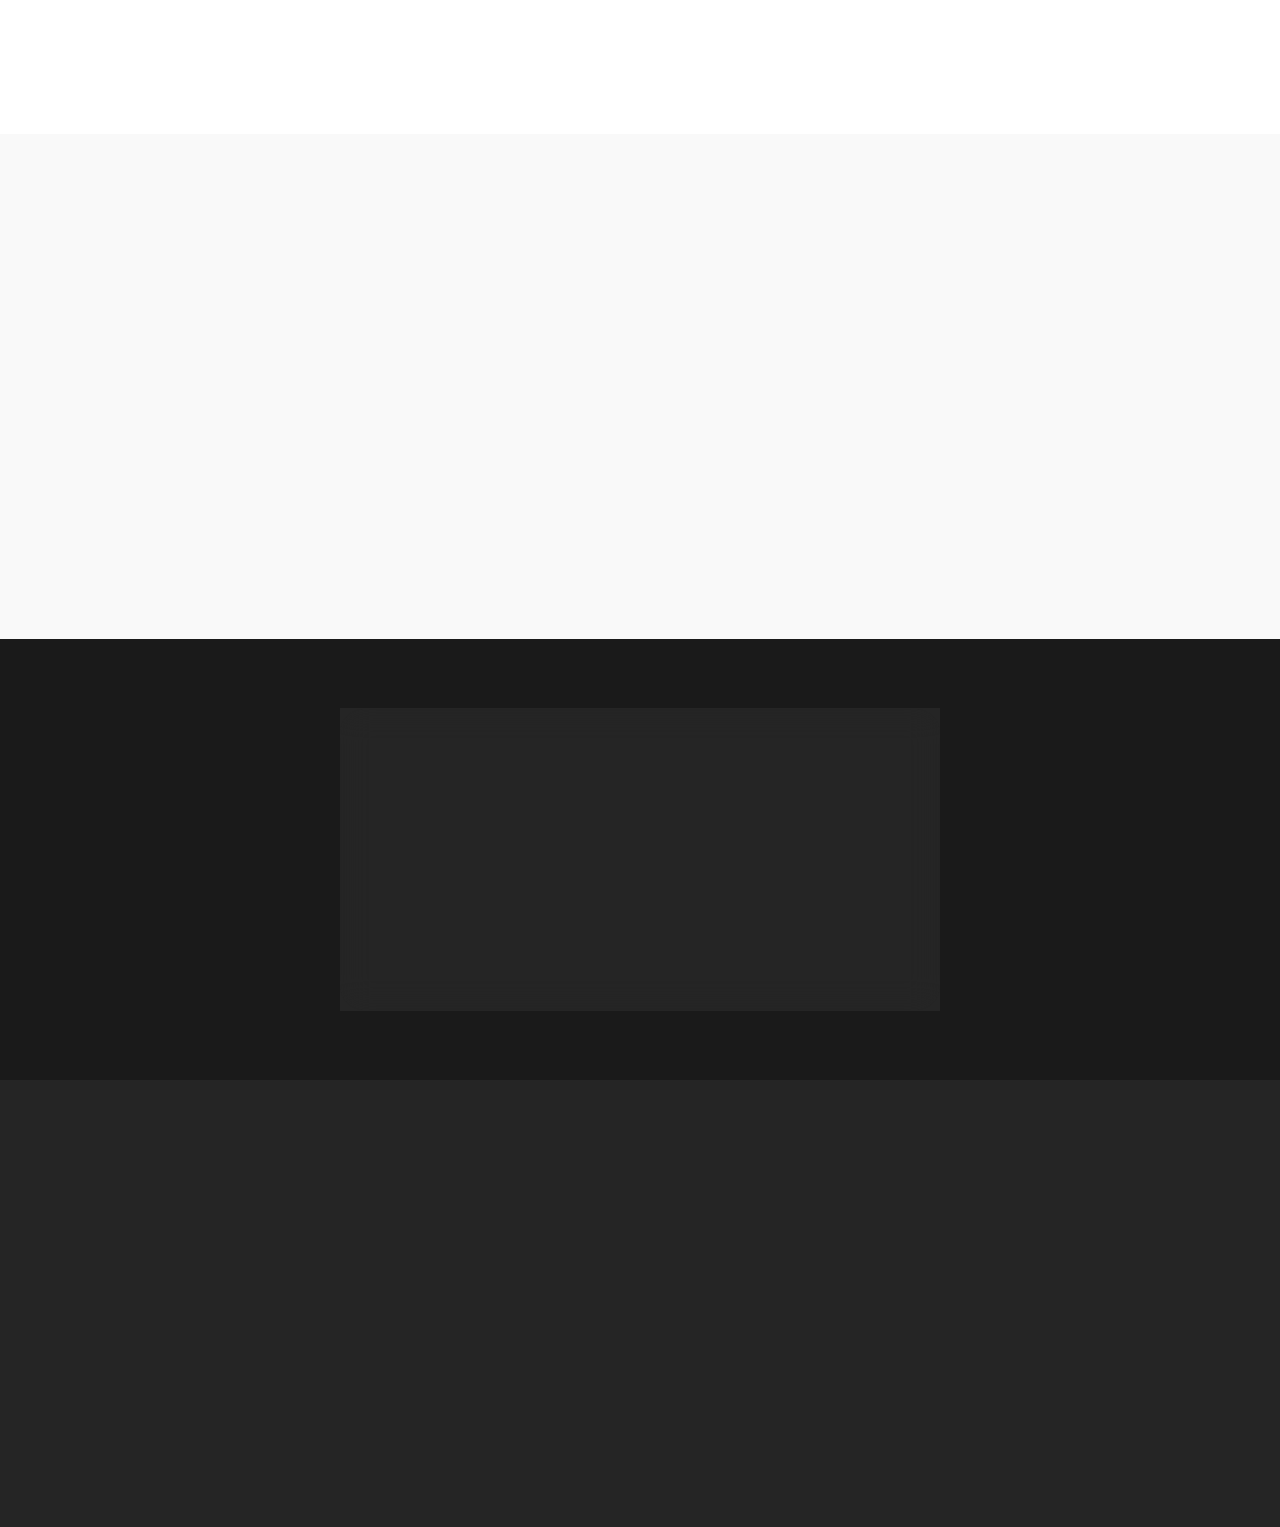
==== commit 00da32bf: "added readable contacts" ====
--- a/about.html
+++ b/about.html
@@ -11,16 +11,16 @@
 
   <header data-header class="active">
     <div class="container">
-      <a href="index.html" class="logo">
+      <a href="/" class="logo">
         <img src="assets/images/goldmanlogo water.png" alt="Goldman Logo" class="logo-img">
       </a>
 
       <nav class="navbar" data-navbar>
-        <a href="index.html" class="navbar-link" data-nav-link>Home</a>
-        <a href="about.html" class="navbar-link active" data-nav-link>About</a>
-        <a href="products.html" class="navbar-link" data-nav-link>Products</a>
-        <a href="news.html" class="navbar-link" data-nav-link>News</a>
-        <a href="contact.html" class="navbar-link" data-nav-link>Contact</a>
+        <a href="/" class="navbar-link" data-nav-link>Home</a>
+        <a href="/about" class="navbar-link active" data-nav-link>About</a>
+        <a href="/products" class="navbar-link" data-nav-link>Products</a>
+        <a href="/news" class="navbar-link" data-nav-link>News</a>
+        <a href="/contact" class="navbar-link" data-nav-link>Contact</a>
       </nav>
 
       <div class="header-actions">
@@ -60,7 +60,7 @@
           <h1>About Us</h1>
           <p>Kenya's trusted bottled water brand — pure, safe, and refreshing.</p>
           <div class="breadcrumb">
-            <a href="index.html">Home</a> / <span>About Us</span>
+            <a href="/">Home</a> / <span>About Us</span>
           </div>
         </div>
       </div>
@@ -224,7 +224,7 @@
           <p class="announcement-text">We are committed to giving you none but the best. Watch this space for more to come.</p>
           <p class="announcement-text" style="font-style:italic; color:var(--gold); font-weight:600; margin-top:16px;">Hali — the 'Sip of Life'</p>
           <div class="announcement-cta">
-            <a href="contact.html" class="btn btn-gold">Contact Us</a>
+            <a href="/contact" class="btn btn-gold">Contact Us</a>
           </div>
         </div>
       </div>
@@ -235,7 +235,7 @@
         <div class="cta-content reveal">
           <h2>Partner With Us Today</h2>
           <p>Join our growing network of distributors, retailers, and satisfied customers across Kenya.</p>
-          <a href="contact.html" class="btn btn-gold">Get In Touch</a>
+          <a href="/contact" class="btn btn-gold">Get In Touch</a>
         </div>
       </div>
     </section>
@@ -245,7 +245,7 @@
     <div class="container">
       <div class="footer-grid">
         <div class="footer-brand">
-          <a href="index.html" class="logo">
+          <a href="/" class="logo">
             <img src="assets/images/goldmanlogo water.png" alt="Goldman Logo" class="logo-img">
           </a>
           <p>Goldman Pure Beverages is a trusted bottled water company dedicated to providing pure, safe, and refreshing drinking water.</p>
@@ -265,22 +265,22 @@
         <div class="footer-col">
           <h4 class="footer-heading">Quick Links</h4>
           <ul class="footer-links">
-            <li><a href="index.html">Home</a></li>
-            <li><a href="about.html">About Us</a></li>
-            <li><a href="products.html">Products</a></li>
-            <li><a href="news.html">News</a></li>
-            <li><a href="contact.html">Contact</a></li>
+            <li><a href="/">Home</a></li>
+            <li><a href="/about">About Us</a></li>
+            <li><a href="/products">Products</a></li>
+            <li><a href="/news">News</a></li>
+            <li><a href="/contact">Contact</a></li>
           </ul>
         </div>
 
         <div class="footer-col">
           <h4 class="footer-heading">Products</h4>
           <ul class="footer-links">
-            <li><a href="products.html">500ml Bottles</a></li>
-            <li><a href="products.html">1 Litre Bottles</a></li>
-            <li><a href="products.html">5 Litre Bottles</a></li>
-            <li><a href="products.html">20 Litre Dispenser</a></li>
-            <li><a href="products.html">Bulk Supply</a></li>
+            <li><a href="/products">500ml Bottles</a></li>
+            <li><a href="/products">1 Litre Bottles</a></li>
+            <li><a href="/products">5 Litre Bottles</a></li>
+            <li><a href="/products">20 Litre Dispenser</a></li>
+            <li><a href="/products">Bulk Supply</a></li>
           </ul>
         </div>
 
--- a/assets/css/style.css
+++ b/assets/css/style.css
@@ -294,6 +294,7 @@
   position: relative;
   z-index: 3;
   max-width: 650px;
+  margin-left: -480px;
 }
 
 .hero-badge {
@@ -1458,7 +1459,10 @@
 
   .hero-image { display: none; }
 
-  .hero-content { max-width: 100%; }
+  .hero-content {
+    max-width: 100%;
+    margin-left: 0;
+  }
 
   .stats-grid { grid-template-columns: repeat(2, 1fr); }
 
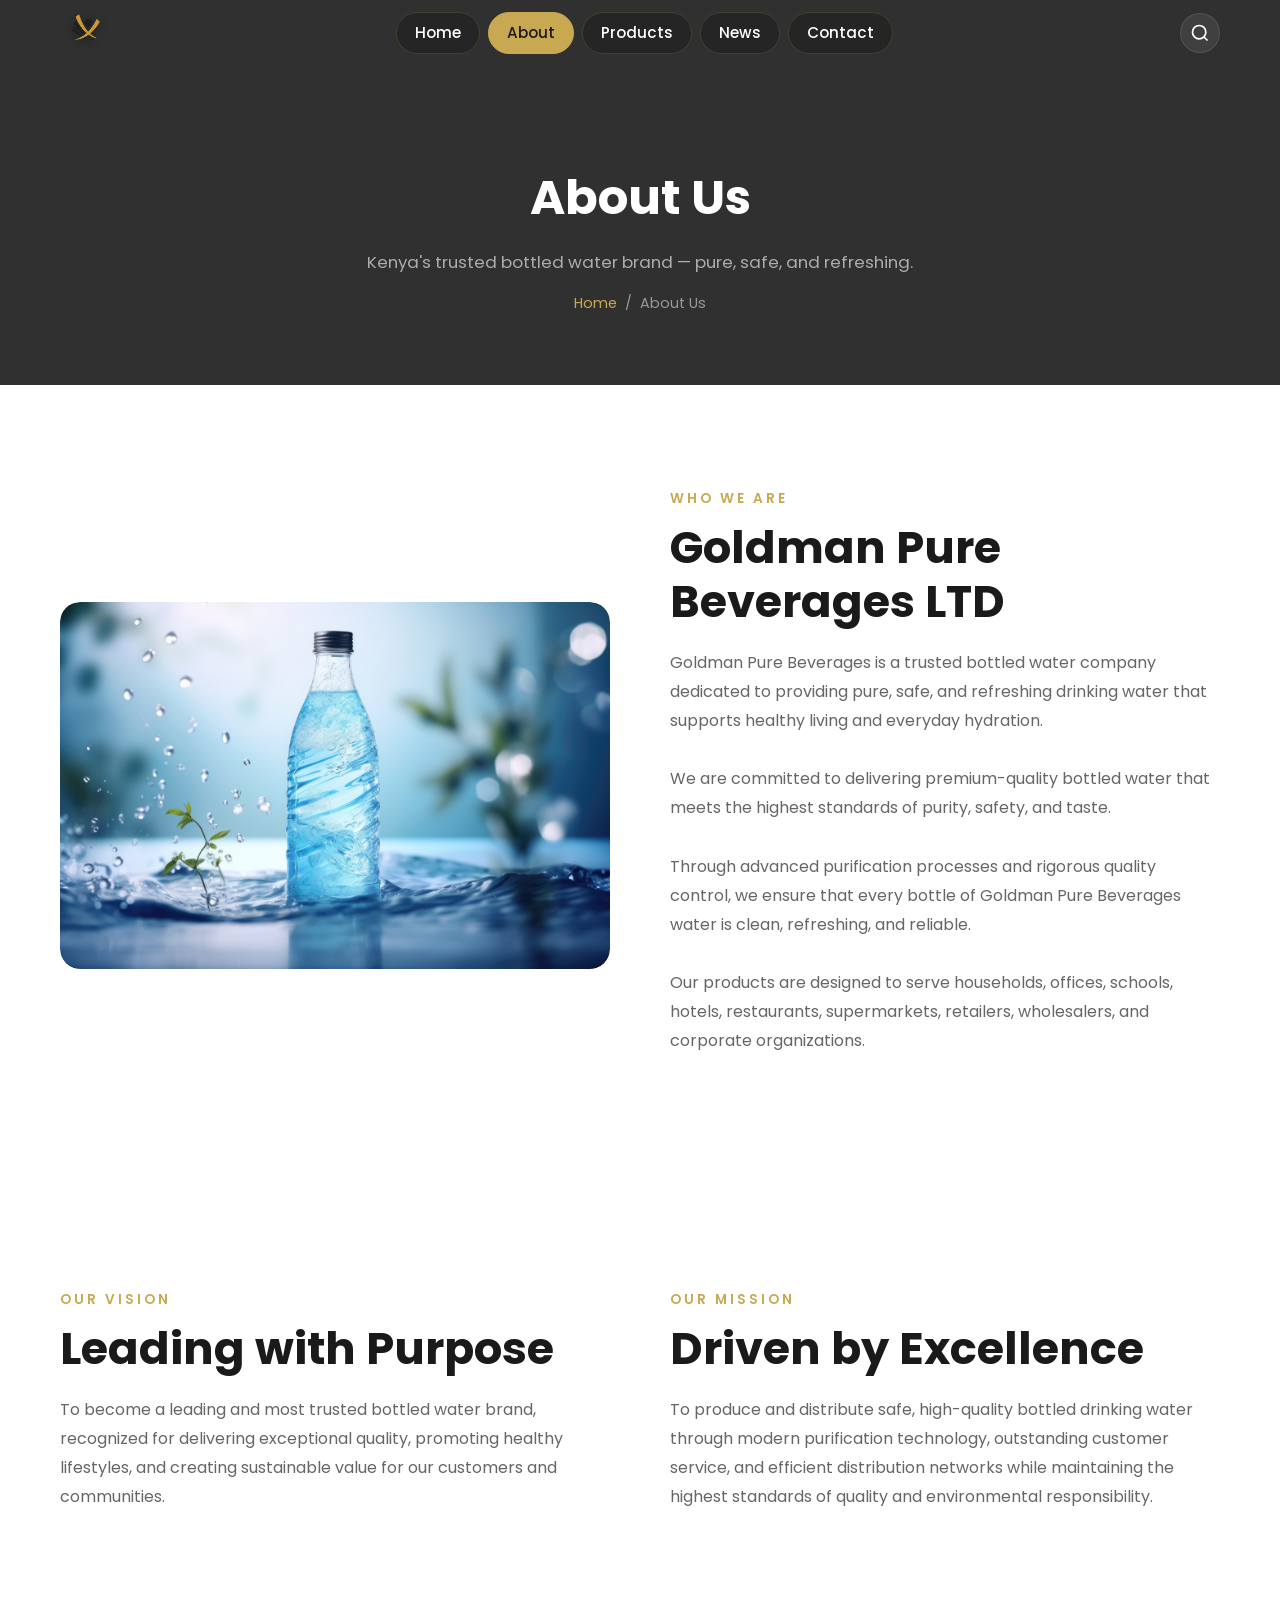
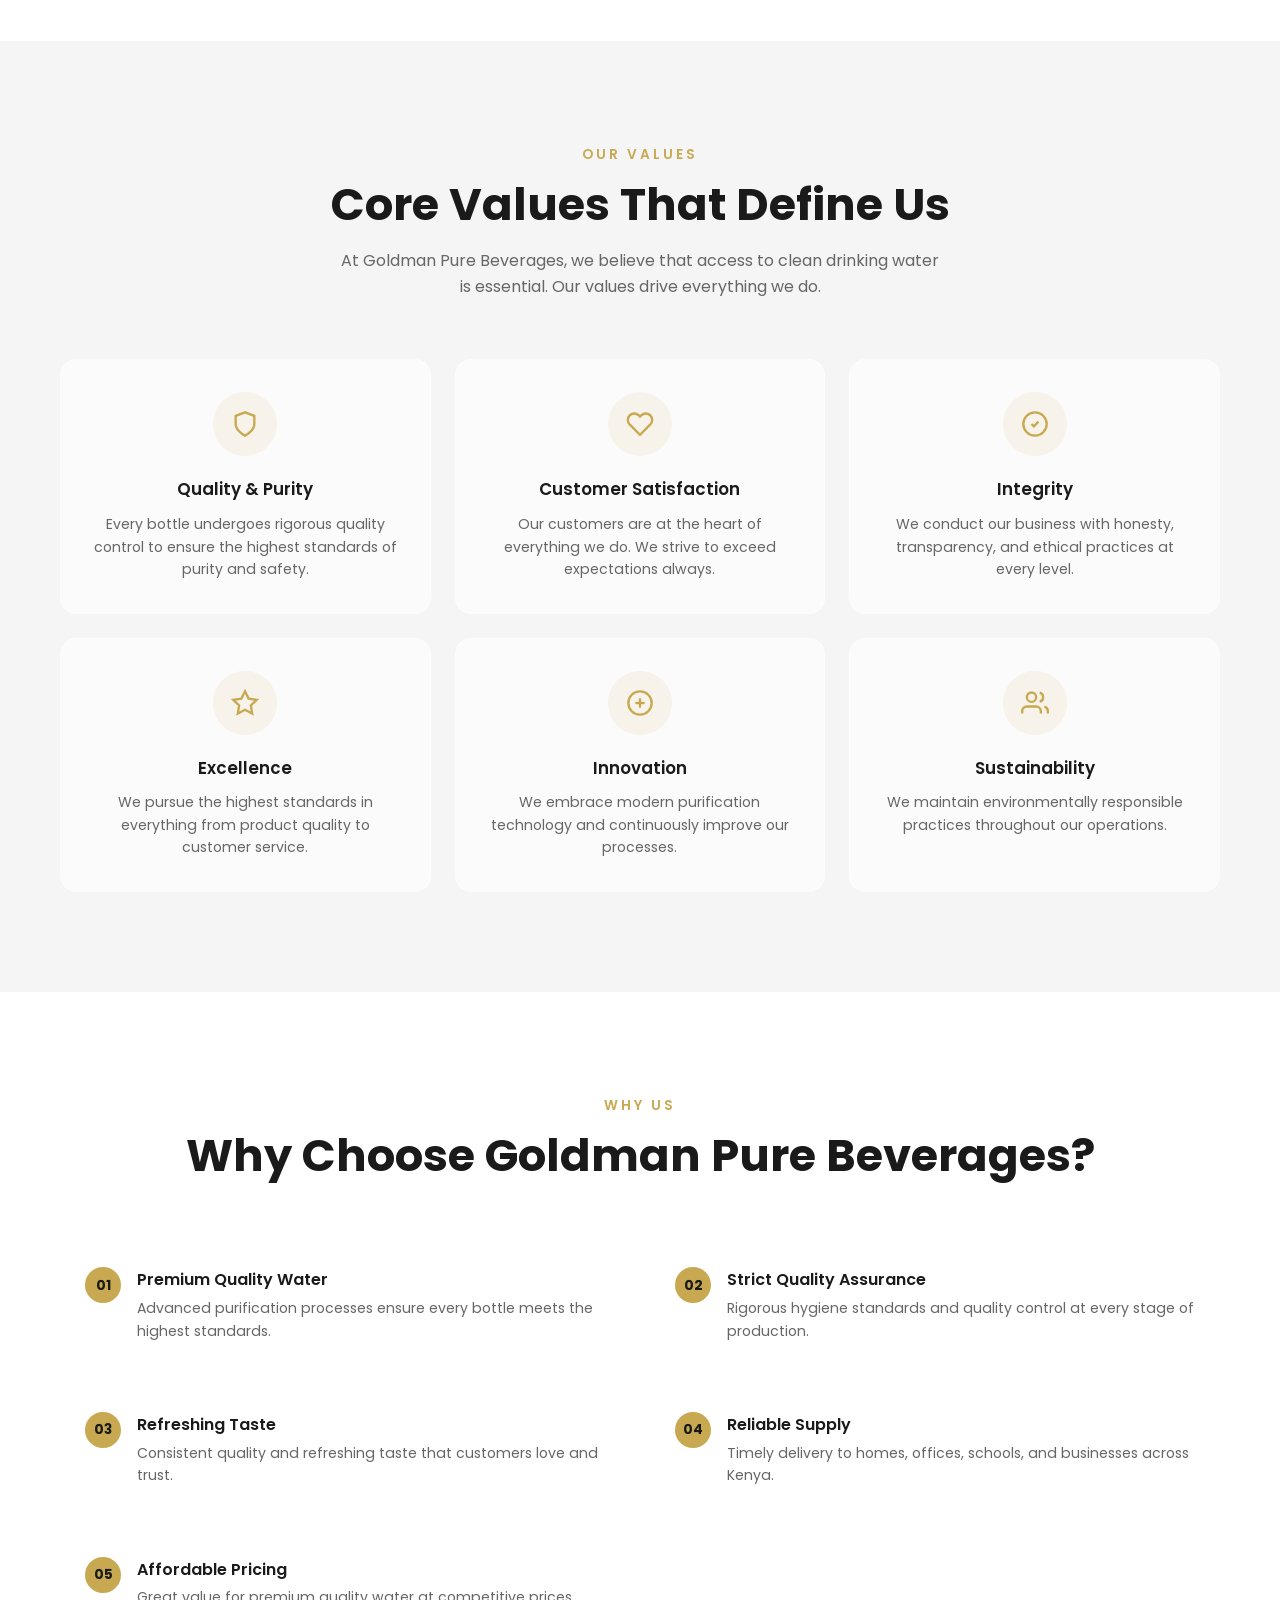
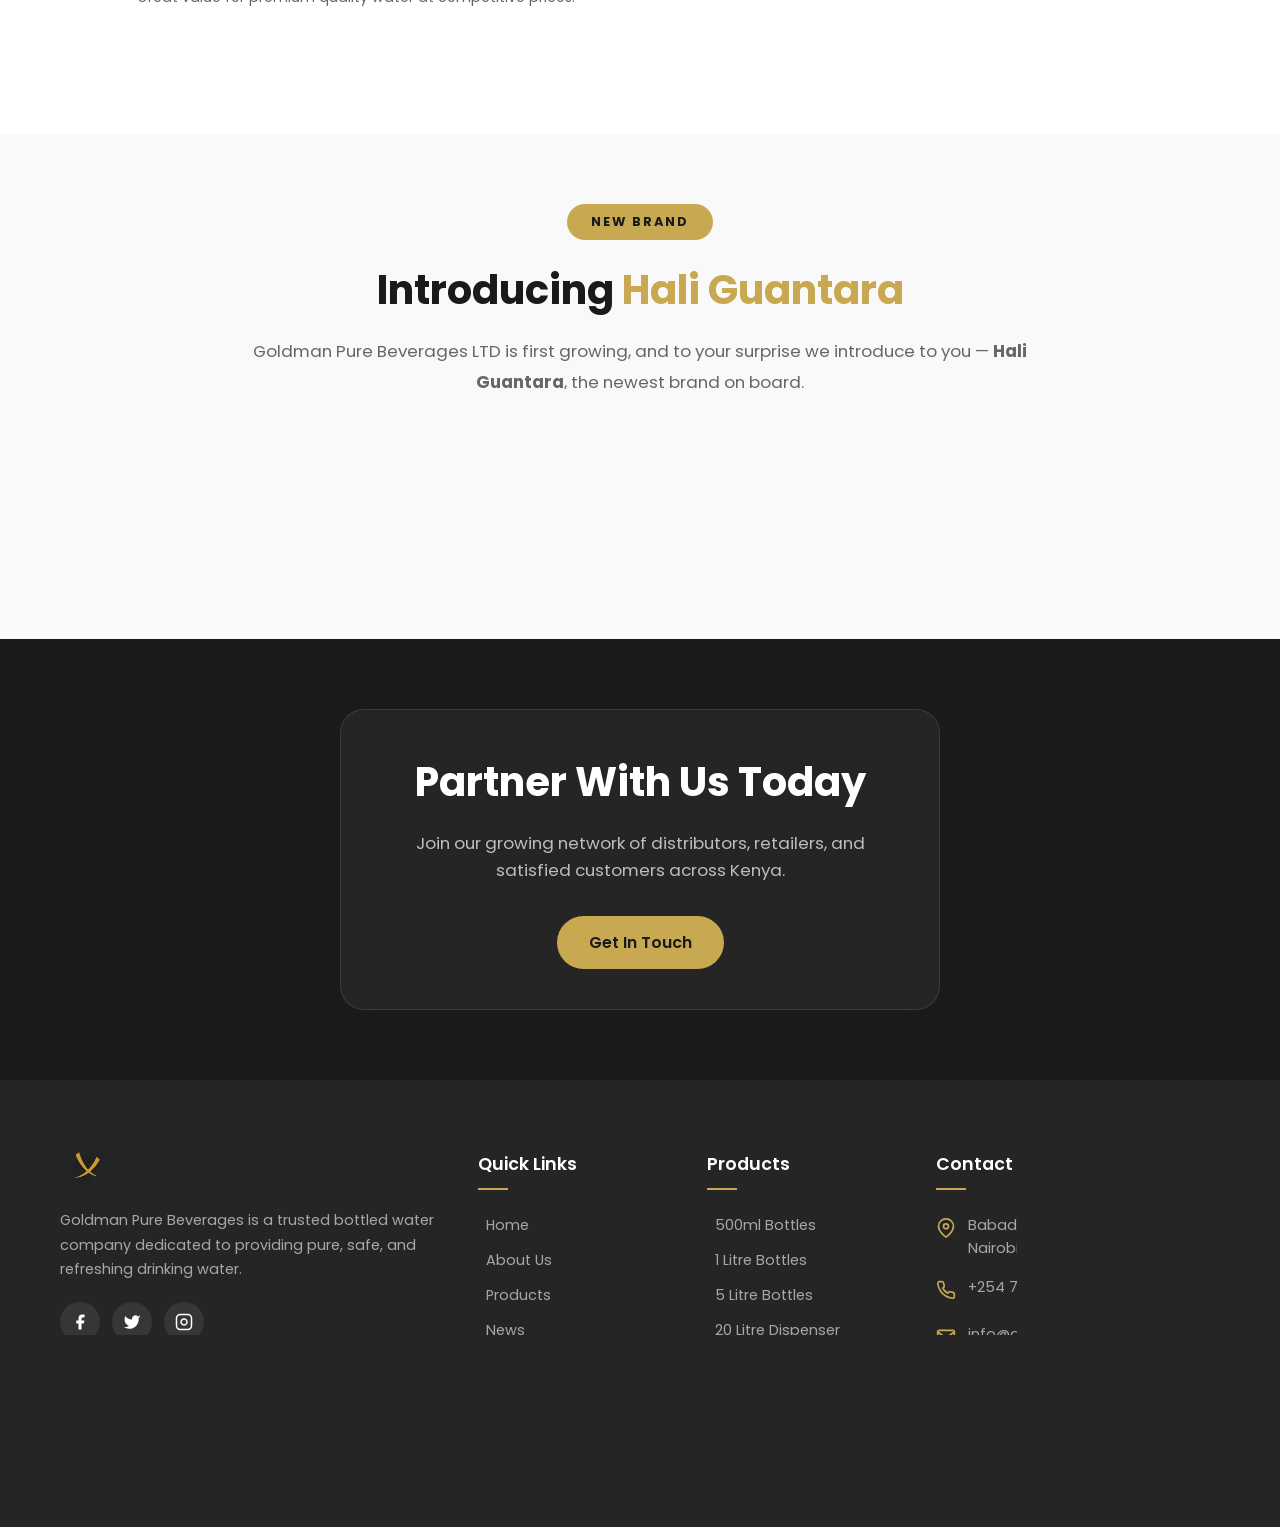
==== commit 0796f279: "okay gn" ====
--- a/about.html
+++ b/about.html
@@ -11,16 +11,16 @@
 
   <header data-header class="active">
     <div class="container">
-      <a href="/" class="logo">
+      <a href="index.html" class="logo">
         <img src="assets/images/goldmanlogo water.png" alt="Goldman Logo" class="logo-img">
       </a>
 
       <nav class="navbar" data-navbar>
-        <a href="/" class="navbar-link" data-nav-link>Home</a>
-        <a href="/about" class="navbar-link active" data-nav-link>About</a>
-        <a href="/products" class="navbar-link" data-nav-link>Products</a>
-        <a href="/news" class="navbar-link" data-nav-link>News</a>
-        <a href="/contact" class="navbar-link" data-nav-link>Contact</a>
+        <a href="index.html" class="navbar-link" data-nav-link>Home</a>
+        <a href="about.html" class="navbar-link active" data-nav-link>About</a>
+        <a href="products.html" class="navbar-link" data-nav-link>Products</a>
+        <a href="news.html" class="navbar-link" data-nav-link>News</a>
+        <a href="contact.html" class="navbar-link" data-nav-link>Contact</a>
       </nav>
 
       <div class="header-actions">
@@ -60,7 +60,7 @@
           <h1>About Us</h1>
           <p>Kenya's trusted bottled water brand — pure, safe, and refreshing.</p>
           <div class="breadcrumb">
-            <a href="/">Home</a> / <span>About Us</span>
+            <a href="index.html">Home</a> / <span>About Us</span>
           </div>
         </div>
       </div>
@@ -224,7 +224,7 @@
           <p class="announcement-text">We are committed to giving you none but the best. Watch this space for more to come.</p>
           <p class="announcement-text" style="font-style:italic; color:var(--gold); font-weight:600; margin-top:16px;">Hali — the 'Sip of Life'</p>
           <div class="announcement-cta">
-            <a href="/contact" class="btn btn-gold">Contact Us</a>
+            <a href="contact.html" class="btn btn-gold">Contact Us</a>
           </div>
         </div>
       </div>
@@ -235,7 +235,7 @@
         <div class="cta-content reveal">
           <h2>Partner With Us Today</h2>
           <p>Join our growing network of distributors, retailers, and satisfied customers across Kenya.</p>
-          <a href="/contact" class="btn btn-gold">Get In Touch</a>
+          <a href="contact.html" class="btn btn-gold">Get In Touch</a>
         </div>
       </div>
     </section>
@@ -245,7 +245,7 @@
     <div class="container">
       <div class="footer-grid">
         <div class="footer-brand">
-          <a href="/" class="logo">
+          <a href="index.html" class="logo">
             <img src="assets/images/goldmanlogo water.png" alt="Goldman Logo" class="logo-img">
           </a>
           <p>Goldman Pure Beverages is a trusted bottled water company dedicated to providing pure, safe, and refreshing drinking water.</p>
@@ -265,22 +265,22 @@
         <div class="footer-col">
           <h4 class="footer-heading">Quick Links</h4>
           <ul class="footer-links">
-            <li><a href="/">Home</a></li>
-            <li><a href="/about">About Us</a></li>
-            <li><a href="/products">Products</a></li>
-            <li><a href="/news">News</a></li>
-            <li><a href="/contact">Contact</a></li>
+            <li><a href="index.html">Home</a></li>
+            <li><a href="about.html">About Us</a></li>
+            <li><a href="products.html">Products</a></li>
+            <li><a href="news.html">News</a></li>
+            <li><a href="contact.html">Contact</a></li>
           </ul>
         </div>
 
         <div class="footer-col">
           <h4 class="footer-heading">Products</h4>
           <ul class="footer-links">
-            <li><a href="/products">500ml Bottles</a></li>
-            <li><a href="/products">1 Litre Bottles</a></li>
-            <li><a href="/products">5 Litre Bottles</a></li>
-            <li><a href="/products">20 Litre Dispenser</a></li>
-            <li><a href="/products">Bulk Supply</a></li>
+            <li><a href="products.html">500ml Bottles</a></li>
+            <li><a href="products.html">1 Litre Bottles</a></li>
+            <li><a href="products.html">5 Litre Bottles</a></li>
+            <li><a href="products.html">20 Litre Dispenser</a></li>
+            <li><a href="products.html">Bulk Supply</a></li>
           </ul>
         </div>
 
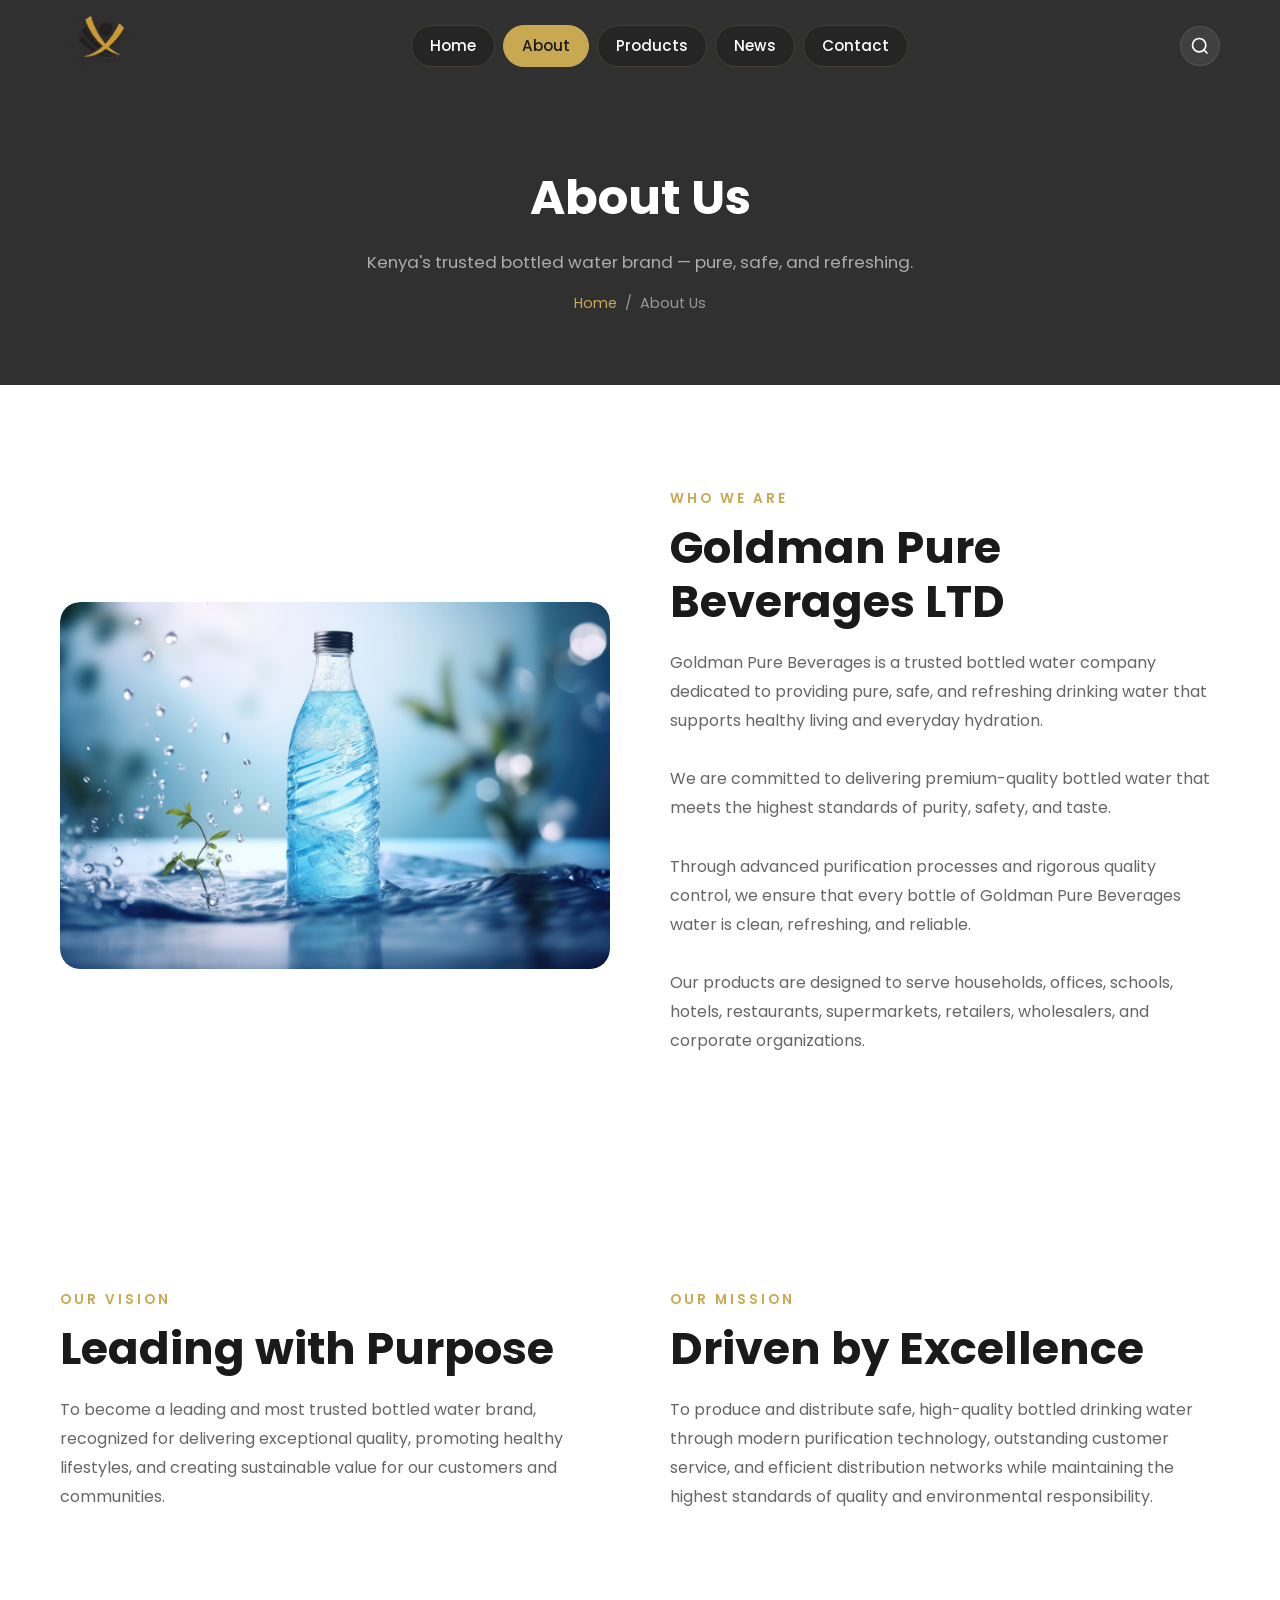
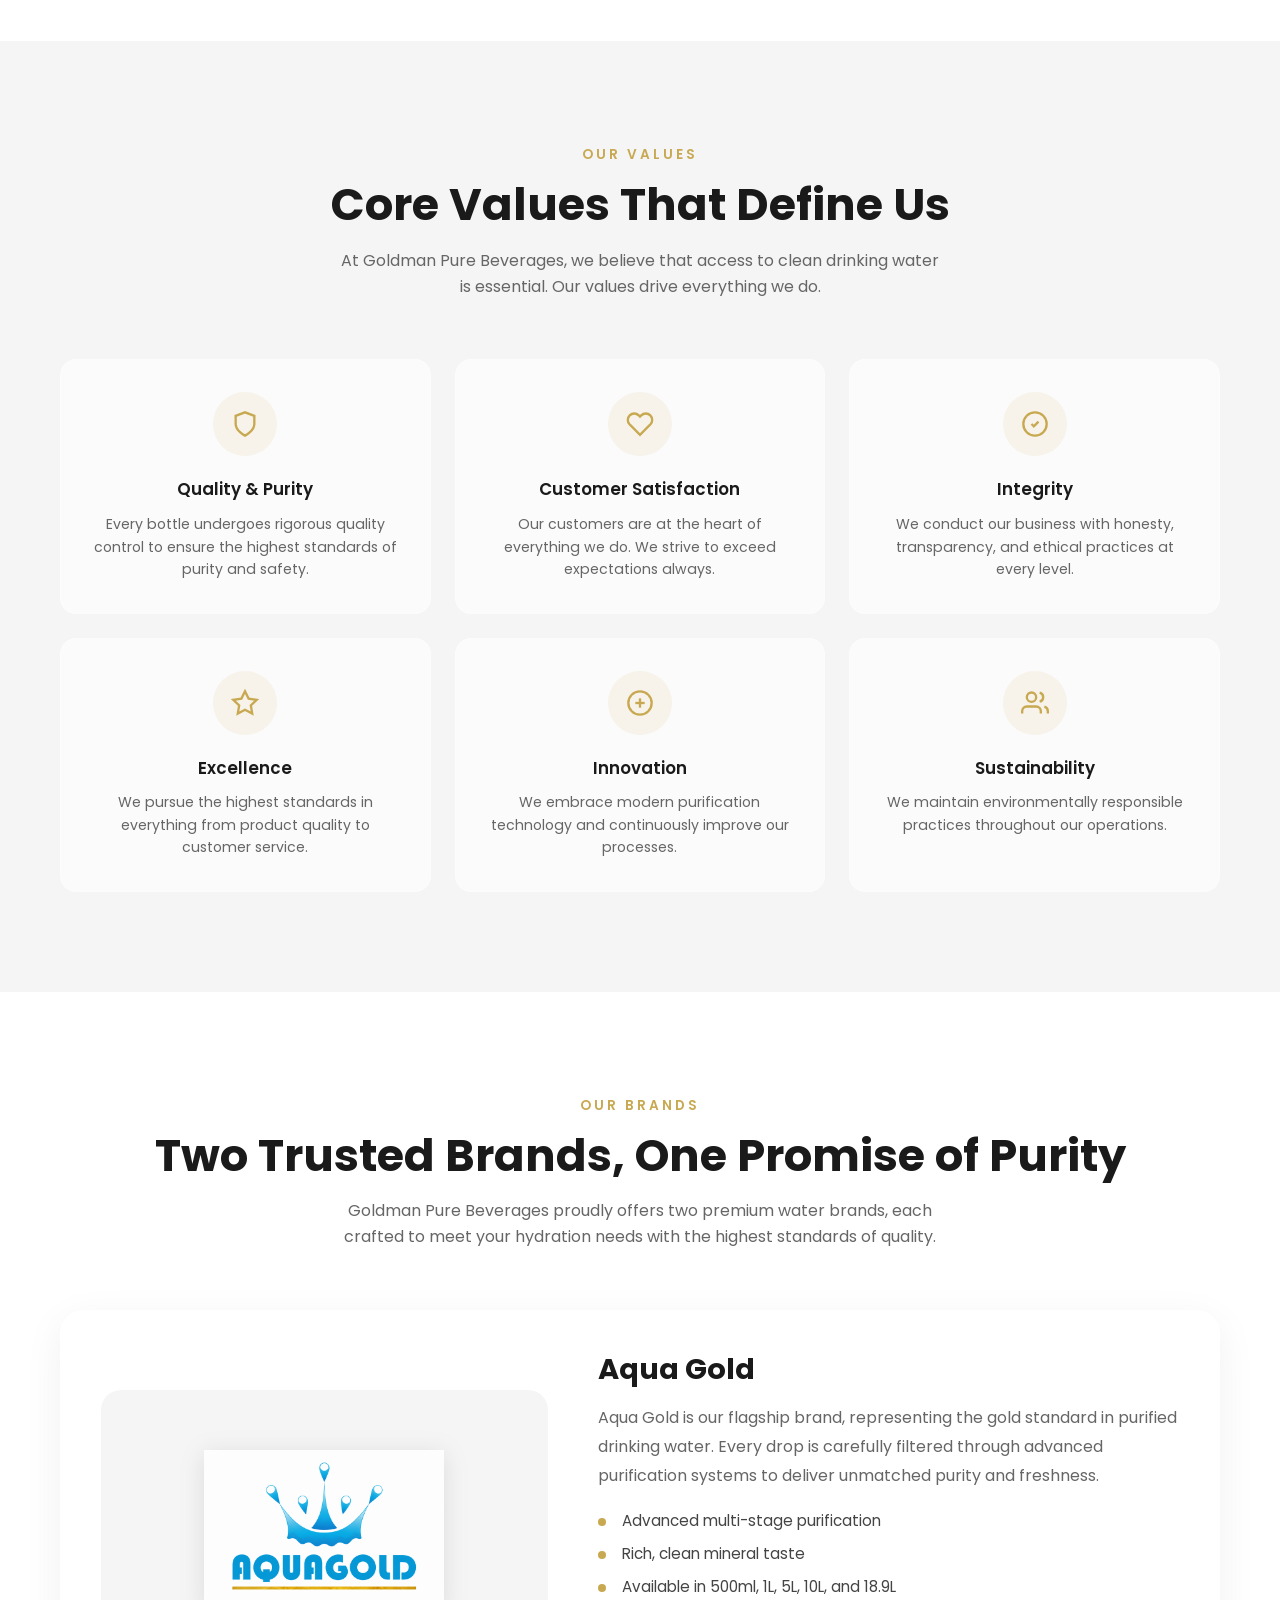
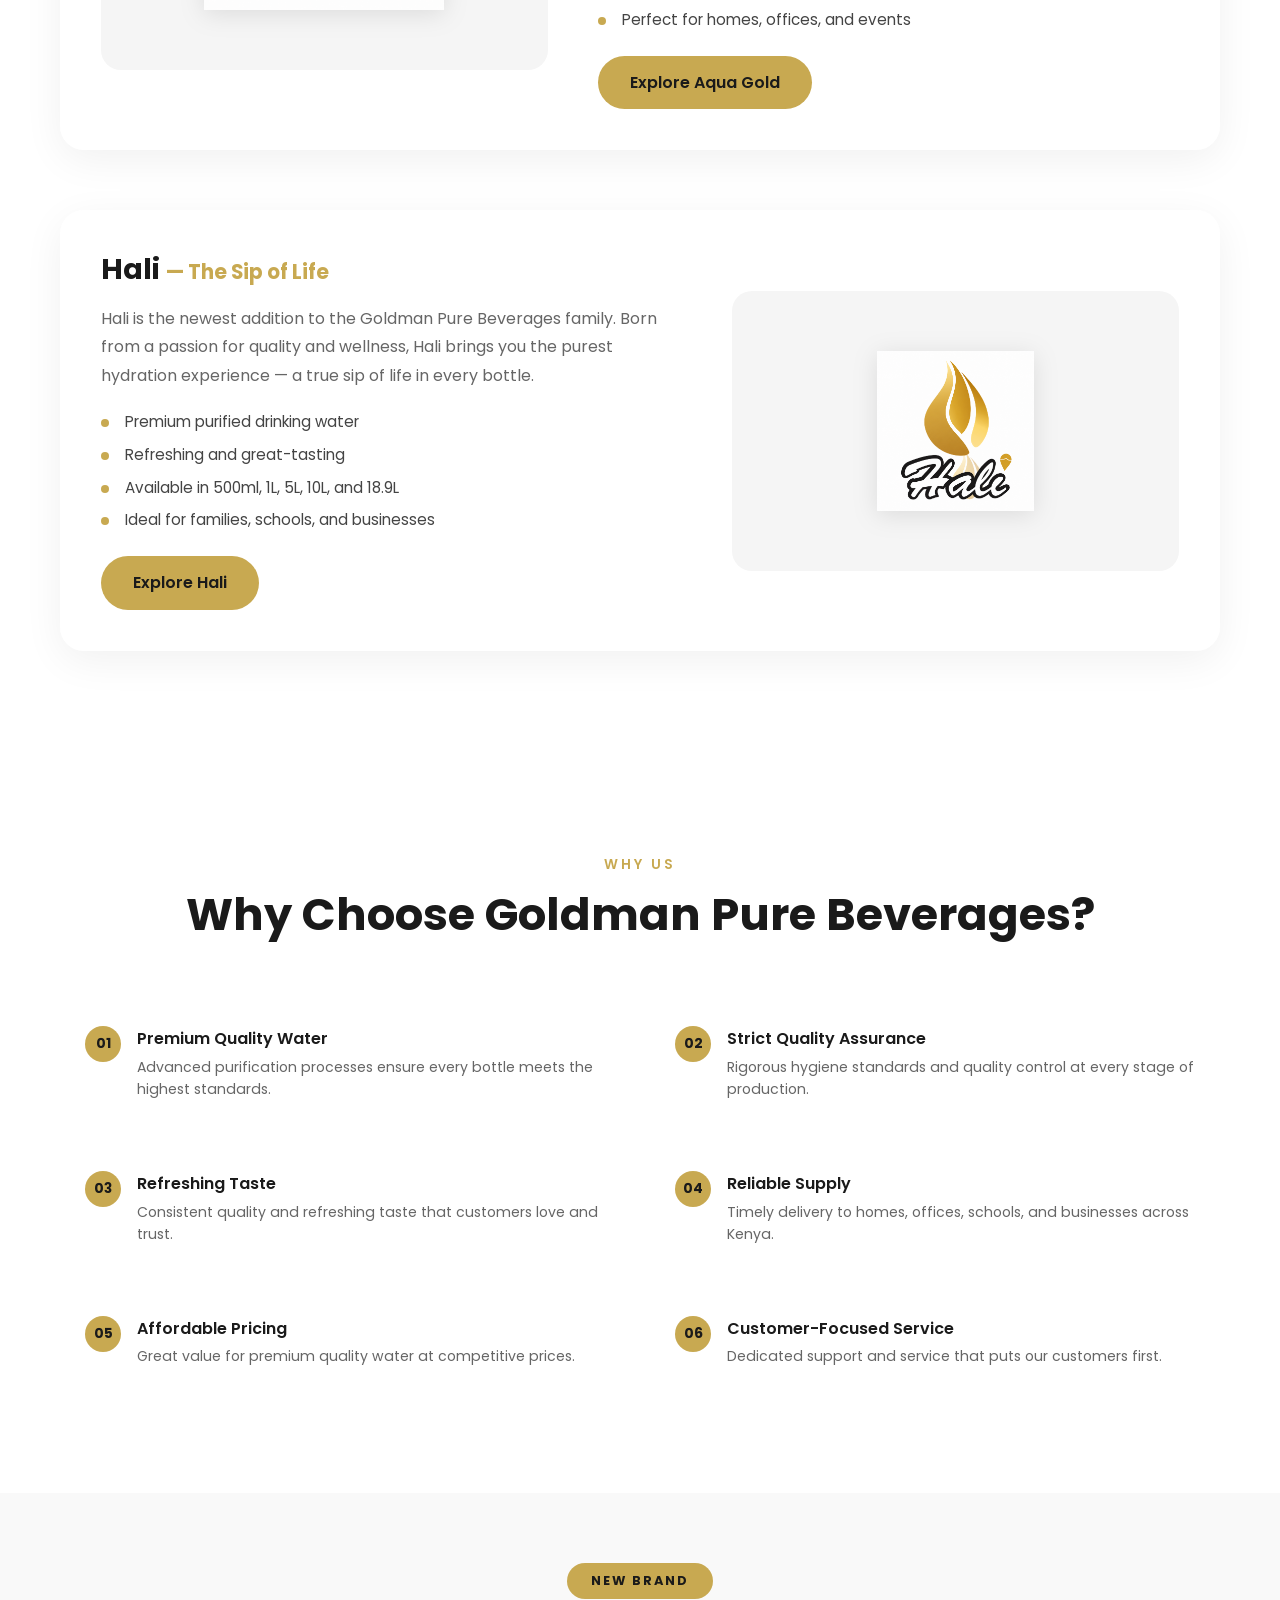
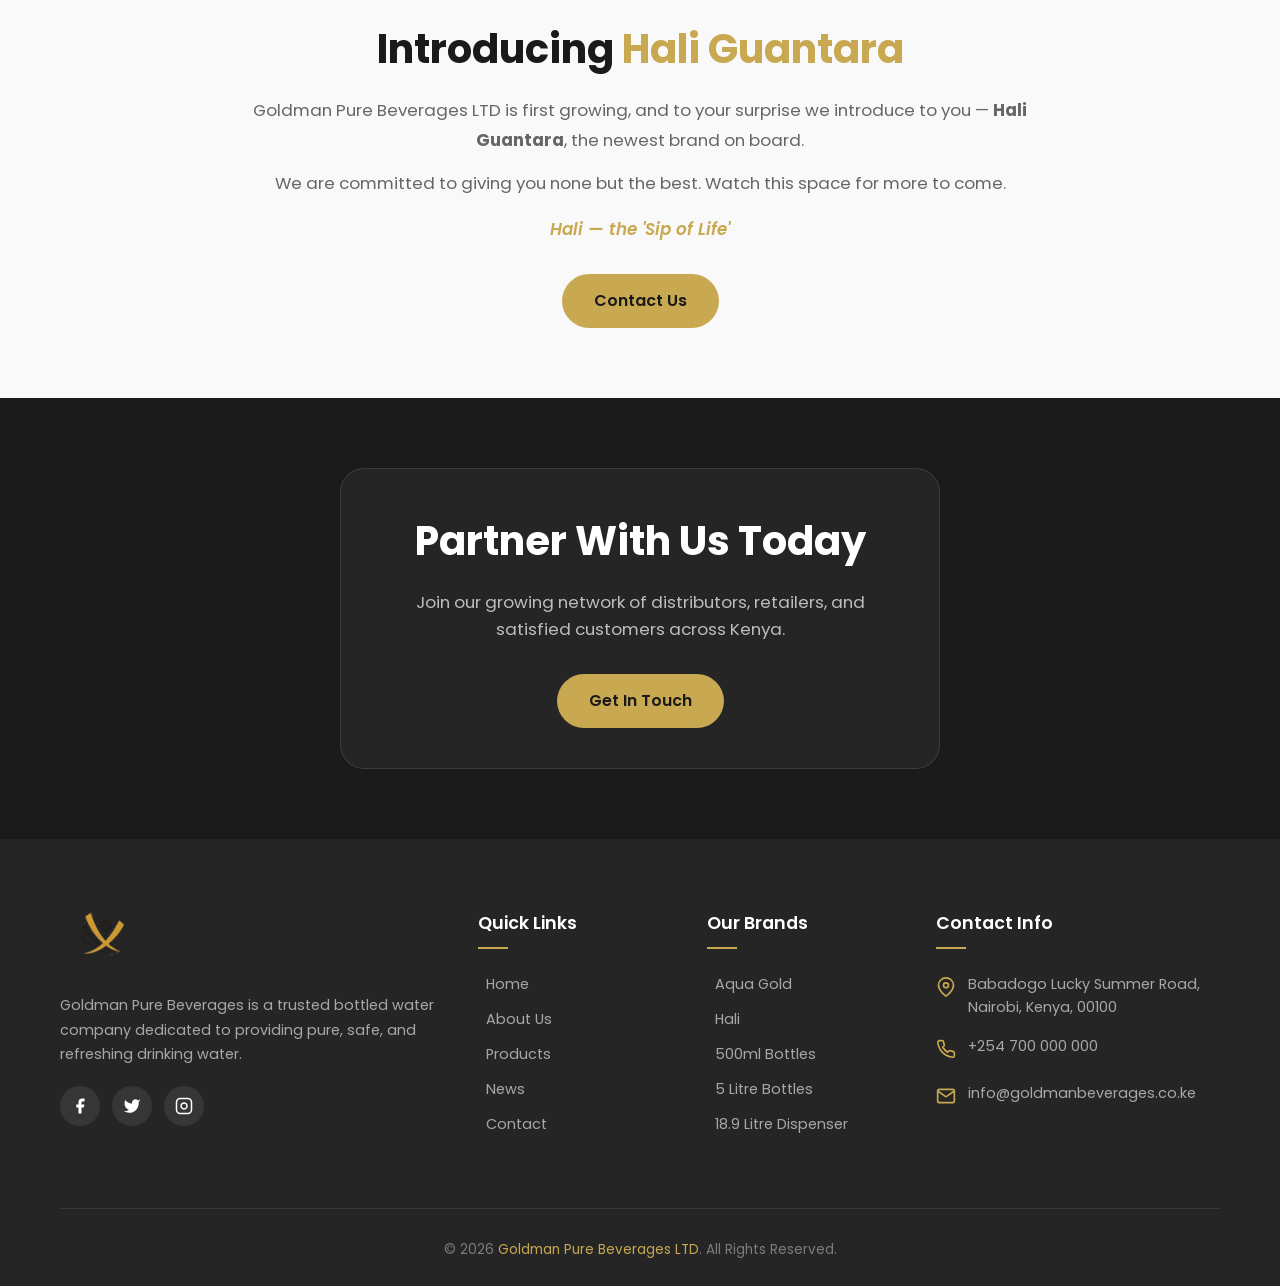
==== commit 7f035c20: "test" ====
--- a/about.html
+++ b/about.html
@@ -156,6 +156,52 @@
             </div>
             <h3>Sustainability</h3>
             <p>We maintain environmentally responsible practices throughout our operations.</p>
+          </div>
+        </div>
+      </div>
+    </section>
+
+    <section class="section" style="background:var(--white);">
+      <div class="container">
+        <div class="section-header reveal">
+          <span class="section-subtitle">Our Brands</span>
+          <h2 class="section-title">Two Trusted Brands, One Promise of Purity</h2>
+          <p class="section-text">Goldman Pure Beverages proudly offers two premium water brands, each crafted to meet your hydration needs with the highest standards of quality.</p>
+        </div>
+
+        <div class="brands-grid">
+          <div class="brand-card reveal-left">
+            <div class="brand-card-image">
+              <img src="assets/images/aquagold.png" alt="Aqua Gold">
+            </div>
+            <div class="brand-card-content">
+              <h3>Aqua Gold</h3>
+              <p>Aqua Gold is our flagship brand, representing the gold standard in purified drinking water. Every drop is carefully filtered through advanced purification systems to deliver unmatched purity and freshness.</p>
+              <ul class="brand-features">
+                <li>Advanced multi-stage purification</li>
+                <li>Rich, clean mineral taste</li>
+                <li>Available in 500ml, 1L, 5L, 10L, and 18.9L</li>
+                <li>Perfect for homes, offices, and events</li>
+              </ul>
+              <a href="products.html" class="btn btn-gold">Explore Aqua Gold</a>
+            </div>
+          </div>
+
+          <div class="brand-card brand-card-reverse reveal-right">
+            <div class="brand-card-image">
+              <img src="assets/images/hali.png" alt="Hali">
+            </div>
+            <div class="brand-card-content">
+              <h3>Hali <span style="font-size:0.7em; color:var(--gold);">— The Sip of Life</span></h3>
+              <p>Hali is the newest addition to the Goldman Pure Beverages family. Born from a passion for quality and wellness, Hali brings you the purest hydration experience — a true sip of life in every bottle.</p>
+              <ul class="brand-features">
+                <li>Premium purified drinking water</li>
+                <li>Refreshing and great-tasting</li>
+                <li>Available in 500ml, 1L, 5L, 10L, and 18.9L</li>
+                <li>Ideal for families, schools, and businesses</li>
+              </ul>
+              <a href="products.html" class="btn btn-gold">Explore Hali</a>
+            </div>
           </div>
         </div>
       </div>
@@ -274,13 +320,13 @@
         </div>
 
         <div class="footer-col">
-          <h4 class="footer-heading">Products</h4>
+          <h4 class="footer-heading">Our Brands</h4>
           <ul class="footer-links">
+            <li><a href="products.html">Aqua Gold</a></li>
+            <li><a href="products.html">Hali</a></li>
             <li><a href="products.html">500ml Bottles</a></li>
-            <li><a href="products.html">1 Litre Bottles</a></li>
             <li><a href="products.html">5 Litre Bottles</a></li>
-            <li><a href="products.html">20 Litre Dispenser</a></li>
-            <li><a href="products.html">Bulk Supply</a></li>
+            <li><a href="products.html">18.9 Litre Dispenser</a></li>
           </ul>
         </div>
 
--- a/assets/css/style.css
+++ b/assets/css/style.css
@@ -187,9 +187,9 @@
 }
 
 .logo-img {
-  height: 42px;
+  height: 68px;
   width: auto;
-  filter: drop-shadow(0 2px 4px rgba(0,0,0,0.3));
+  filter: drop-shadow(0 2px 4px rgba(37, 35, 35, 0.545));
 }
 
 .navbar {
@@ -261,8 +261,8 @@
 
 /* Hero */
 .hero {
-  min-height: 100vh;
-  background: var(--black);
+  min-height: clamp(540px, 78vh, 760px);
+  background: #23fafa url('../images/white-background-water-drops-texture-design.jpg') center/cover no-repeat;
   display: flex;
   align-items: center;
   position: relative;
@@ -272,20 +272,19 @@
 
 .hero::before {
   content: '';
-  position: absolute;
+  position: absolute;` 
   top: 0;
   left: 0;
   width: 100%;
   height: 100%;
-  background: url('../images/hero-bg.jpg') center/cover no-repeat;
-  opacity: 0.3;
+  background: linear-gradient(90deg, rgba(1, 1, 1, 0.696), rgba(74, 81, 110, 0.002));
 }
 
 .hero::after {
   content: '';
   position: absolute;
   inset: 0;
-  background: linear-gradient(105deg, rgba(8, 14, 35, 0.94) 0%, rgba(11, 24, 61, 0.82) 45%, rgba(255,255,255,0.88) 100%);
+  background: linear-gradient(105deg, rgba(8, 14, 35, 0.48) 0%, rgba(11, 24, 61, 0.22) 58%, rgba(8, 14, 35, 0.08) 100%);
   z-index: 1;
   pointer-events: none;
 }
@@ -340,13 +339,6 @@
   gap: 16px;
   flex-wrap: wrap;
   animation: fadeInUp 0.8s ease 0.6s backwards;
-  opacity: 0;
-  transition: opacity 0.4s ease, transform 0.4s ease;
-  transform: translateY(10px);
-}
-
-.hero:hover .hero-btns,
-.hero:focus-within .hero-btns {
   opacity: 1;
   transform: translateY(0);
 }
@@ -355,8 +347,8 @@
   position: absolute;
   right: -2%;
   bottom: 0;
-  width: 43%;
-  max-width: 520px;
+  width: 35%;
+  max-width: 420px;
   z-index: 2;
   opacity: 0.96;
 }
@@ -364,18 +356,6 @@
 .hero-image img {
   width: 100%;
   animation: float 3s ease-in-out infinite;
-}
-
-.hero-shape {
-  position: absolute;
-  bottom: -2px;
-  left: 0;
-  width: 100%;
-}
-
-.hero-shape svg {
-  width: 100%;
-  display: block;
 }
 
 /* Stats */
@@ -516,8 +496,8 @@
 }
 
 .product-image img {
-  width: 70%;
-  height: 70%;
+  width: 100%;
+  height: 100%;
   object-fit: contain;
   transition: var(--transition);
 }
@@ -1223,6 +1203,98 @@
   font-size: 0.88rem;
   color: var(--grey-5);
   line-height: 1.6;
+}
+
+/* Brands Grid */
+.brands-grid {
+  display: flex;
+  flex-direction: column;
+  gap: 60px;
+}
+
+.brand-card {
+  display: grid;
+  grid-template-columns: 1fr 1.3fr;
+  gap: 50px;
+  align-items: center;
+  padding: 40px;
+  background: rgba(255, 255, 255, 0.6);
+  backdrop-filter: blur(10px);
+  -webkit-backdrop-filter: blur(10px);
+  border: 1px solid rgba(255, 255, 255, 0.3);
+  border-radius: 24px;
+  box-shadow: 0 10px 40px rgba(0,0,0,0.06);
+  transition: var(--transition);
+}
+
+.brand-card:hover {
+  transform: translateY(-5px);
+  box-shadow: 0 15px 50px rgba(0,0,0,0.1);
+}
+
+.brand-card-reverse {
+  direction: rtl;
+}
+
+.brand-card-reverse > * {
+  direction: ltr;
+}
+
+.brand-card-image {
+  display: flex;
+  align-items: center;
+  justify-content: center;
+  padding: 40px;
+  background: var(--grey-1);
+  border-radius: 20px;
+  min-height: 280px;
+}
+
+.brand-card-image img {
+  max-height: 160px;
+  width: auto;
+  object-fit: contain;
+  filter: drop-shadow(0 4px 12px rgba(0,0,0,0.1));
+}
+
+.brand-card-content h3 {
+  font-size: 1.8rem;
+  font-weight: 700;
+  color: var(--black);
+  margin-bottom: 16px;
+  line-height: 1.3;
+}
+
+.brand-card-content p {
+  font-size: 1rem;
+  color: var(--grey-5);
+  line-height: 1.8;
+  margin-bottom: 20px;
+}
+
+.brand-features {
+  list-style: none;
+  margin-bottom: 24px;
+}
+
+.brand-features li {
+  position: relative;
+  padding-left: 24px;
+  font-size: 0.95rem;
+  color: var(--grey-6);
+  margin-bottom: 10px;
+  line-height: 1.5;
+}
+
+.brand-features li::before {
+  content: '';
+  position: absolute;
+  left: 0;
+  top: 8px;
+  width: 8px;
+  height: 8px;
+  background: var(--gold);
+  border-radius: 50%;
 }
 
 /* Why Choose */
@@ -1457,54 +1529,161 @@
 
   .menu-toggle-btn { display: flex; }
 
-  .hero-image { display: none; }
+  .hero {
+    min-height: 620px;
+  }
+
+  .hero-image {
+    display: block;
+    right: 16px;
+    bottom: 16px;
+    width: 150px;
+    max-width: 25%;
+  }
+
+  .hero-content {
+    max-width: 72%;
+    margin-left: 0;
+  }
+
+  .hero-btns {
+    opacity: 1;
+    transform: none;
+  }
+
+  .stats-grid { grid-template-columns: repeat(2, 1fr); }
+
+  .about-grid { grid-template-columns: 1fr; }
+
+  .products-grid { grid-template-columns: repeat(2, 1fr); }
+
+  .promo-grid { grid-template-columns: 1fr; }
+
+  .footer-grid { grid-template-columns: 1fr 1fr; }
+
+  .contact-grid { grid-template-columns: 1fr; }
+
+  .values-grid { grid-template-columns: repeat(2, 1fr); }
+
+  .why-grid { grid-template-columns: 1fr; }
+
+  .blog-grid { grid-template-columns: repeat(2, 1fr); }
+
+  .form-row { grid-template-columns: 1fr; }
+
+  .brand-card {
+    grid-template-columns: 1fr;
+    gap: 30px;
+    padding: 30px;
+  }
+
+  .brand-card-reverse {
+    direction: ltr;
+  }
+
+  .brand-card-image {
+    min-height: 200px;
+    padding: 30px;
+  }
+
+  .brand-card-image img {
+    max-height: 120px;
+  }
+}
+
+@media (max-width: 575px) {
+  .container { padding: 0 16px; }
+
+  .section { padding: 56px 0; }
+
+  .section-header { margin-bottom: 36px; }
+
+  .stats-grid { grid-template-columns: 1fr 1fr; gap: 20px; }
+
+  .stat-item h3 { font-size: 2rem; }
+
+  .products-grid { grid-template-columns: 1fr; }
+
+  .footer-grid { grid-template-columns: 1fr; }
+
+  .values-grid { grid-template-columns: 1fr; }
+
+  .blog-grid { grid-template-columns: 1fr; }
+
+  .hero {
+    min-height: 0;
+    padding: 108px 0 36px;
+    align-items: flex-start;
+  }
+
+  .hero-image {
+    right: 20px;
+    bottom: 22px;
+    width: 78px;
+    max-width: 28%;
+  }
 
   .hero-content {
     max-width: 100%;
-    margin-left: 0;
-  }
-
-  .stats-grid { grid-template-columns: repeat(2, 1fr); }
-
-  .about-grid { grid-template-columns: 1fr; }
-
-  .products-grid { grid-template-columns: repeat(2, 1fr); }
-
-  .promo-grid { grid-template-columns: 1fr; }
-
-  .footer-grid { grid-template-columns: 1fr 1fr; }
-
-  .contact-grid { grid-template-columns: 1fr; }
-
-  .values-grid { grid-template-columns: repeat(2, 1fr); }
-
-  .why-grid { grid-template-columns: 1fr; }
-
-  .blog-grid { grid-template-columns: repeat(2, 1fr); }
-
-  .form-row { grid-template-columns: 1fr; }
-}
-
-@media (max-width: 575px) {
-  .section { padding: 60px 0; }
-
-  .stats-grid { grid-template-columns: 1fr 1fr; gap: 20px; }
-
-  .stat-item h3 { font-size: 2rem; }
-
-  .products-grid { grid-template-columns: 1fr; }
-
-  .footer-grid { grid-template-columns: 1fr; }
-
-  .values-grid { grid-template-columns: 1fr; }
-
-  .blog-grid { grid-template-columns: 1fr; }
-
-  .hero-title { font-size: 2rem; }
-
-  .hero-btns { flex-direction: column; }
-
-  .hero-btns .btn { width: 100%; justify-content: center; }
+    padding-bottom: 104px;
+  }
+
+  .hero-title {
+    font-size: clamp(1.85rem, 9vw, 2.25rem);
+    margin-bottom: 14px;
+  }
+
+  .hero-text {
+    font-size: 0.95rem;
+    line-height: 1.65;
+    margin-bottom: 24px;
+  }
+
+  .hero-btns { flex-direction: column; gap: 12px; }
+
+  .hero-btns .btn { width: 100%; min-height: 52px; justify-content: center; }
+
+  .about-grid { gap: 36px; }
+
+  .about-features { grid-template-columns: 1fr; gap: 12px; }
+
+  .product-image { height: 220px; }
+
+  .product-info { padding: 20px; }
+
+  .announcement { padding: 52px 0; }
+
+  .announcement-badge { padding: 7px 16px; letter-spacing: 1px; }
+
+  .announcement-text { font-size: 0.95rem; }
+
+  .promo-card { padding: 30px 22px; }
+
+  .testimonial-card { padding: 28px 20px; }
+
+  .testimonial-text { font-size: 1rem; }
+
+  .cta { padding: 56px 0; }
+
+  .cta-content { padding: 30px 20px; }
+
+  .brand-card {
+    padding: 24px;
+    gap: 24px;
+  }
+
+  .brand-card-content h3 {
+    font-size: 1.4rem;
+  }
+
+  .brand-card-image {
+    min-height: 160px;
+    padding: 24px;
+  }
+
+  .brand-card-image img {
+    max-height: 100px;
+  }
 }
 
 /* Mobile Overlay */
@@ -1580,3 +1759,374 @@
 .search-close-btn:hover {
   transform: rotate(90deg);
 }
+
+/* Cart Button */
+.cart-btn {
+  position: relative;
+  width: 40px;
+  height: 40px;
+  border-radius: 50%;
+  background: rgba(255,255,255,0.08);
+  backdrop-filter: blur(10px);
+  -webkit-backdrop-filter: blur(10px);
+  border: 1px solid rgba(255,255,255,0.1);
+  color: var(--white);
+  font-size: 1.1rem;
+  cursor: pointer;
+  transition: var(--transition);
+  display: flex;
+  align-items: center;
+  justify-content: center;
+}
+
+.cart-btn:hover {
+  background: var(--gold);
+  color: var(--black);
+  border-color: var(--gold);
+}
+
+.cart-count {
+  position: absolute;
+  top: -4px;
+  right: -4px;
+  width: 20px;
+  height: 20px;
+  background: var(--gold);
+  color: var(--black);
+  font-size: 0.7rem;
+  font-weight: 700;
+  border-radius: 50%;
+  display: flex;
+  align-items: center;
+  justify-content: center;
+}
+
+/* Brand Tabs */
+.brand-tabs-section {
+  padding: 20px 0 0;
+  background: var(--grey-1);
+}
+
+.brand-tabs {
+  display: flex;
+  justify-content: center;
+  gap: 16px;
+  flex-wrap: wrap;
+}
+
+.brand-tab {
+  display: flex;
+  align-items: center;
+  gap: 10px;
+  padding: 12px 28px;
+  background: var(--white);
+  border: 2px solid var(--grey-2);
+  border-radius: 50px;
+  font-family: inherit;
+  font-size: 0.95rem;
+  font-weight: 600;
+  color: var(--grey-6);
+  cursor: pointer;
+  transition: var(--transition);
+}
+
+.brand-tab:hover {
+  border-color: var(--gold);
+  color: var(--black);
+}
+
+.brand-tab.active {
+  background: var(--gold);
+  border-color: var(--gold);
+  color: var(--black);
+}
+
+.brand-tab-logo {
+  height: 28px;
+  width: auto;
+  object-fit: contain;
+}
+
+.brand-tab-name {
+  font-weight: 600;
+}
+
+/* Brand Tags */
+.brand-tag-aqua {
+  background: #0097b2;
+  color: var(--white);
+}
+
+.brand-tag-hali {
+  background: #2ecc71;
+  color: var(--white);
+}
+
+/* Product Brand Logo */
+.product-brand-logo {
+  margin-bottom: 10px;
+}
+
+.product-brand-logo img {
+  height: 32px;
+  width: auto;
+  object-fit: contain;
+}
+
+/* Product Bottom */
+.product-bottom {
+  display: flex;
+  align-items: center;
+  justify-content: space-between;
+  margin-top: 12px;
+}
+
+/* Add to Cart Button */
+.add-to-cart-btn {
+  display: inline-flex;
+  align-items: center;
+  gap: 6px;
+  padding: 10px 16px;
+  background: var(--gold);
+  color: var(--black);
+  border: none;
+  border-radius: 50px;
+  font-family: inherit;
+  font-size: 0.85rem;
+  font-weight: 600;
+  cursor: pointer;
+  transition: var(--transition);
+}
+
+.add-to-cart-btn:hover {
+  background: var(--gold-dark);
+  transform: translateY(-2px);
+  box-shadow: 0 4px 12px rgba(200,169,81,0.4);
+}
+
+.add-to-cart-btn.added {
+  background: #28a745;
+  color: var(--white);
+}
+
+/* Cart Sidebar */
+.cart-overlay {
+  position: fixed;
+  top: 0;
+  left: 0;
+  width: 100%;
+  height: 100%;
+  background: rgba(0,0,0,0.6);
+  z-index: 1999;
+  opacity: 0;
+  visibility: hidden;
+  transition: var(--transition);
+}
+
+.cart-overlay.active {
+  opacity: 1;
+  visibility: visible;
+}
+
+.cart-sidebar {
+  position: fixed;
+  top: 0;
+  right: -420px;
+  width: 400px;
+  max-width: 90vw;
+  height: 100vh;
+  background: var(--white);
+  z-index: 2000;
+  display: flex;
+  flex-direction: column;
+  transition: var(--transition);
+  box-shadow: -5px 0 30px rgba(0,0,0,0.15);
+}
+
+.cart-sidebar.active {
+  right: 0;
+}
+
+.cart-header {
+  display: flex;
+  align-items: center;
+  justify-content: space-between;
+  padding: 24px;
+  border-bottom: 1px solid var(--grey-2);
+}
+
+.cart-header h3 {
+  font-size: 1.2rem;
+  font-weight: 700;
+  color: var(--black);
+}
+
+.cart-close {
+  width: 36px;
+  height: 36px;
+  border-radius: 50%;
+  background: var(--grey-1);
+  border: none;
+  color: var(--grey-6);
+  cursor: pointer;
+  display: flex;
+  align-items: center;
+  justify-content: center;
+  transition: var(--transition);
+}
+
+.cart-close:hover {
+  background: var(--gold);
+  color: var(--black);
+}
+
+.cart-items {
+  flex: 1;
+  overflow-y: auto;
+  padding: 20px 24px;
+}
+
+.cart-empty {
+  display: flex;
+  flex-direction: column;
+  align-items: center;
+  justify-content: center;
+  height: 100%;
+  color: var(--grey-4);
+}
+
+.cart-empty svg {
+  margin-bottom: 16px;
+  opacity: 0.5;
+}
+
+.cart-empty p {
+  font-size: 1rem;
+}
+
+.cart-item {
+  display: flex;
+  align-items: center;
+  justify-content: space-between;
+  padding: 16px 0;
+  border-bottom: 1px solid var(--grey-2);
+}
+
+.cart-item-info h4 {
+  font-size: 0.95rem;
+  font-weight: 600;
+  color: var(--black);
+  margin-bottom: 4px;
+}
+
+.cart-item-info p {
+  font-size: 0.8rem;
+  color: var(--grey-5);
+}
+
+.cart-item-controls {
+  display: flex;
+  align-items: center;
+  gap: 8px;
+}
+
+.qty-btn {
+  width: 28px;
+  height: 28px;
+  border-radius: 50%;
+  background: var(--grey-1);
+  border: 1px solid var(--grey-2);
+  color: var(--black);
+  font-size: 1rem;
+  cursor: pointer;
+  display: flex;
+  align-items: center;
+  justify-content: center;
+  transition: var(--transition);
+}
+
+.qty-btn:hover {
+  background: var(--gold);
+  border-color: var(--gold);
+}
+
+.qty-value {
+  min-width: 24px;
+  text-align: center;
+  font-weight: 600;
+  font-size: 0.95rem;
+}
+
+.cart-item-remove {
+  width: 28px;
+  height: 28px;
+  border-radius: 50%;
+  background: transparent;
+  border: none;
+  color: #e74c3c;
+  cursor: pointer;
+  display: flex;
+  align-items: center;
+  justify-content: center;
+  transition: var(--transition);
+  margin-left: 8px;
+}
+
+.cart-item-remove:hover {
+  background: #fee;
+}
+
+.cart-footer {
+  padding: 20px 24px;
+  border-top: 1px solid var(--grey-2);
+  background: var(--grey-1);
+  display: none;
+}
+
+.cart-total {
+  display: flex;
+  align-items: center;
+  justify-content: space-between;
+  margin-bottom: 16px;
+}
+
+.cart-total span:first-child {
+  font-size: 1rem;
+  font-weight: 600;
+  color: var(--grey-6);
+}
+
+.cart-total-price {
+  font-size: 1.3rem;
+  font-weight: 700;
+  color: var(--gold);
+}
+
+.cart-checkout-btn {
+  width: 100%;
+  justify-content: center;
+  padding: 16px;
+}
+
+/* Responsive Cart */
+@media (max-width: 575px) {
+  .brand-tab {
+    padding: 10px 20px;
+    font-size: 0.85rem;
+  }
+  
+  .brand-tab-logo {
+    height: 22px;
+  }
+  
+  .product-bottom {
+    flex-direction: column;
+    align-items: flex-start;
+    gap: 12px;
+  }
+  
+  .add-to-cart-btn {
+    width: 100%;
+    justify-content: center;
+  }
+}
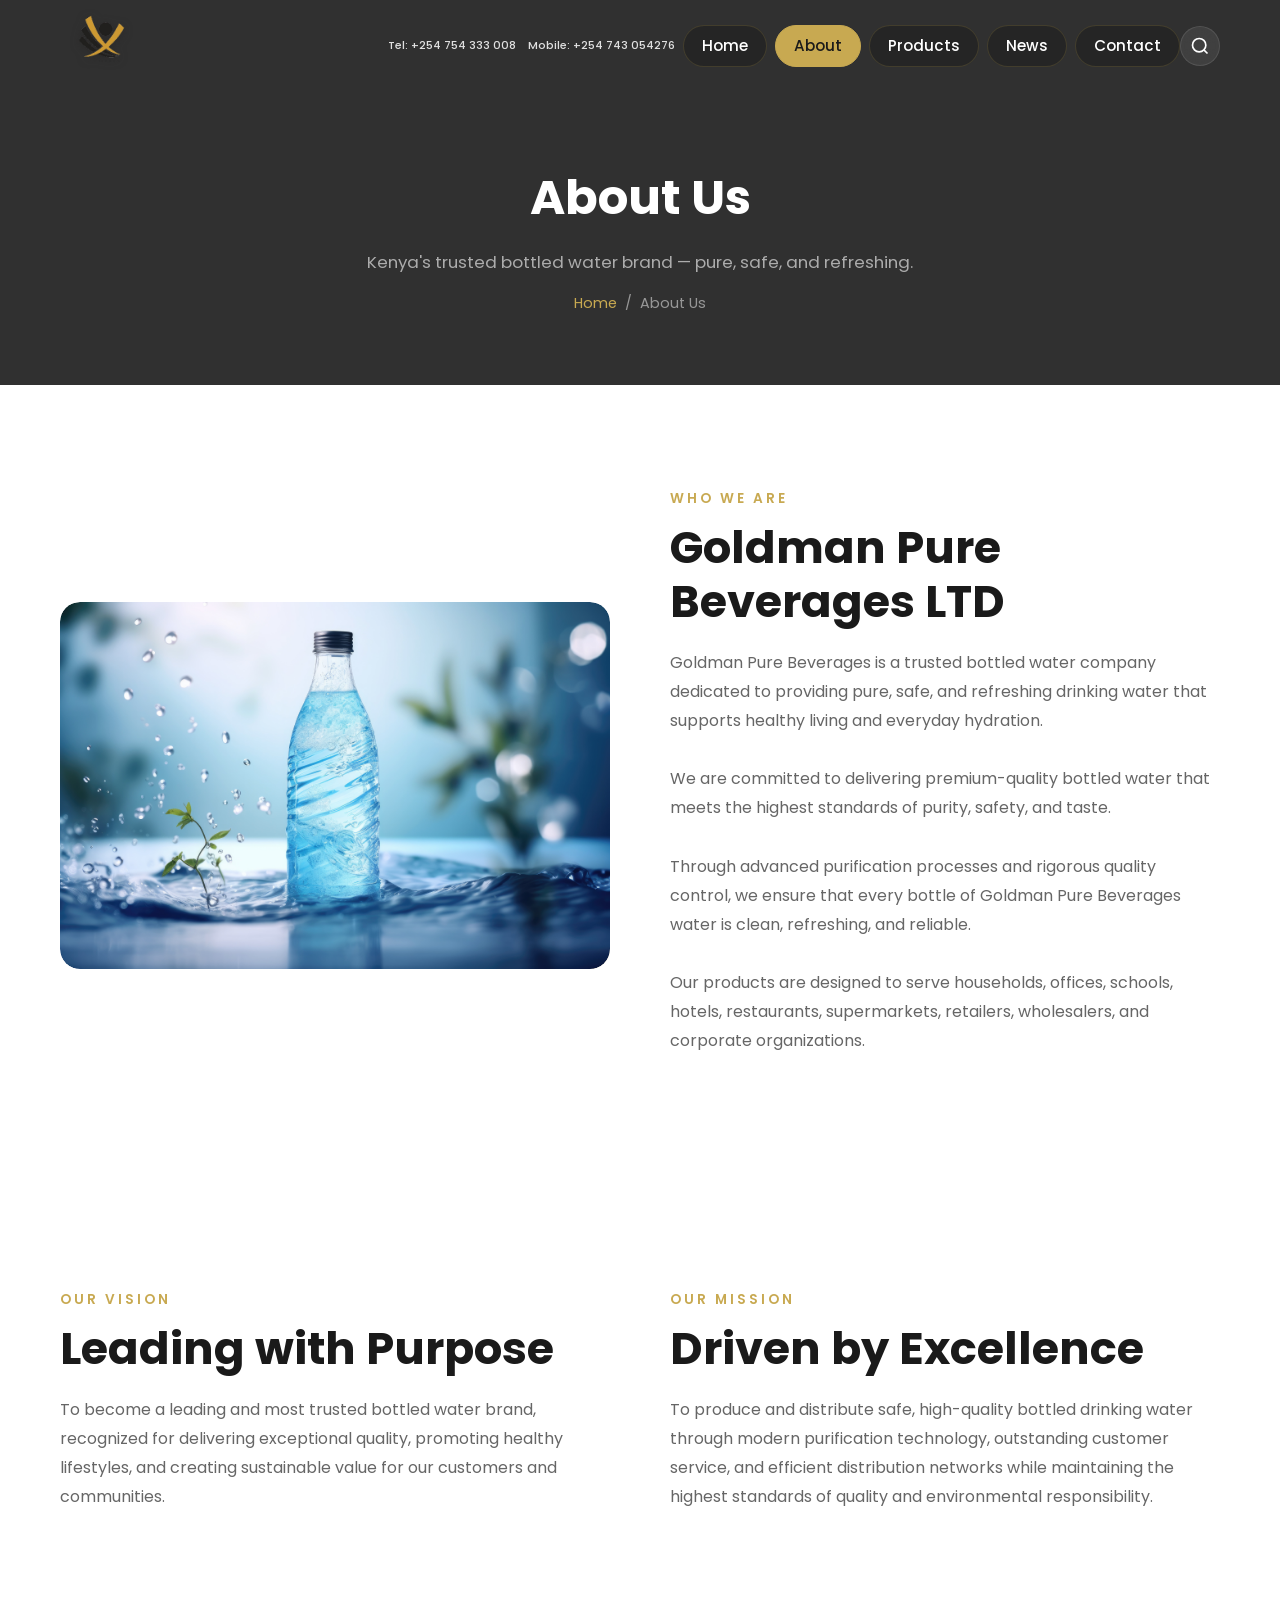
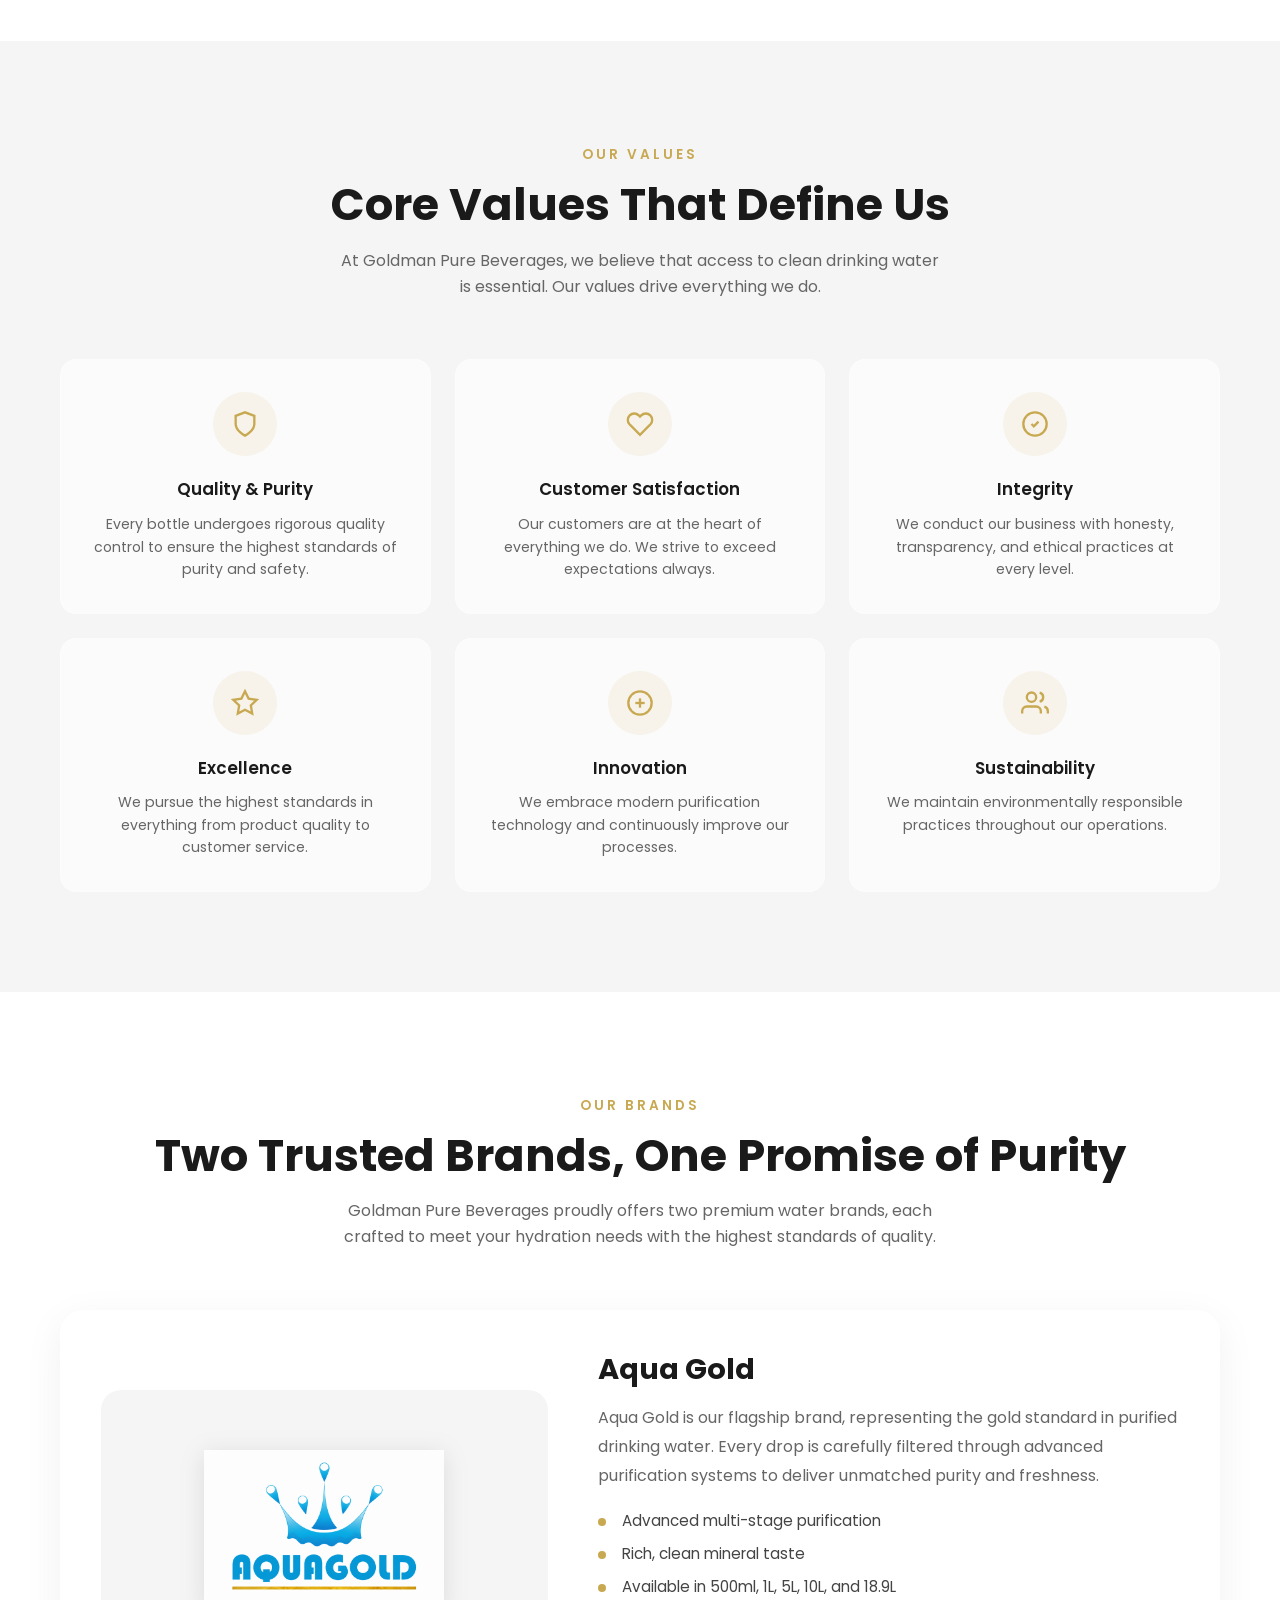
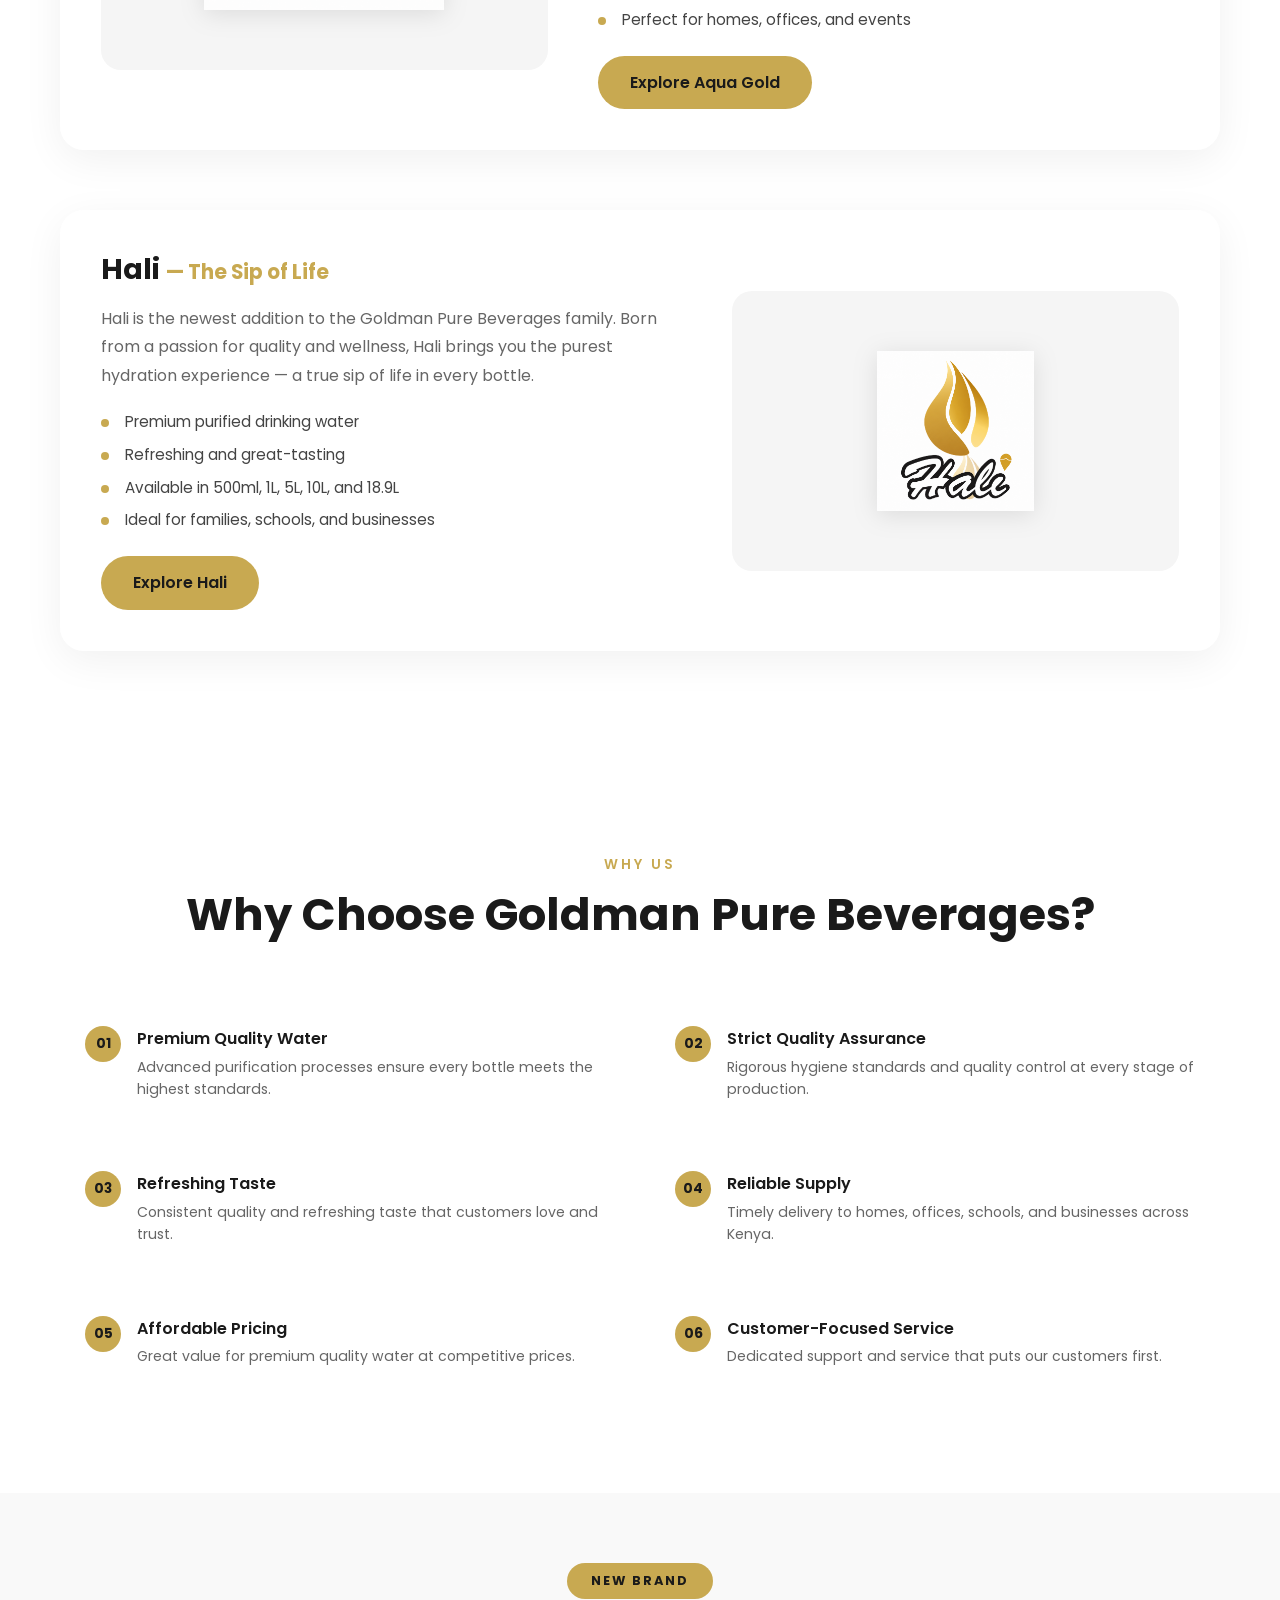
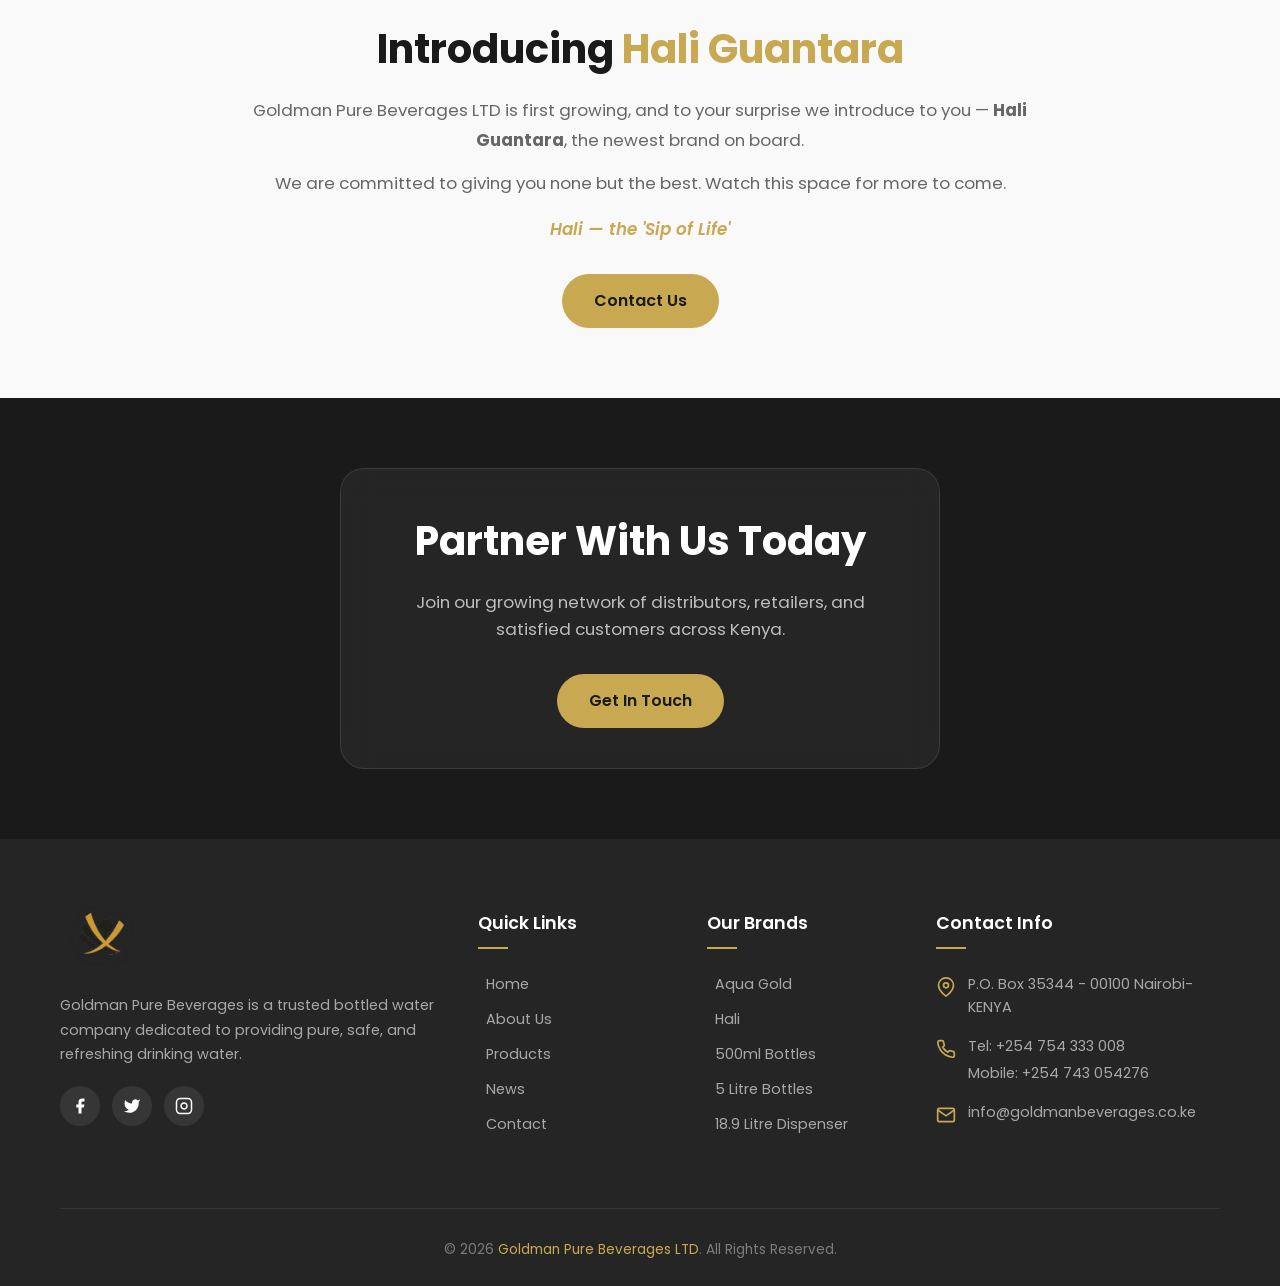
==== commit 7c5a192d: "fnali" ====
--- a/about.html
+++ b/about.html
@@ -10,12 +10,18 @@
 <body>
 
   <header data-header class="active">
-    <div class="container">
-      <a href="index.html" class="logo">
-        <img src="assets/images/goldmanlogo water.png" alt="Goldman Logo" class="logo-img">
-      </a>
-
-      <nav class="navbar" data-navbar>
+      <div class="container">
+        	<a href="index.html" class="logo">
+        	  <img src="assets/images/goldmanlogo water.png" alt="Goldman Logo" class="logo-img">
+        	</a>
+
+        	<div class="header-contact" style="display:flex; flex-direction:row; align-items:center; gap:12px; margin-left:auto; padding-right:8px;">
+        	  <a href="tel:+254754333008" style="color:rgba(255,255,255,0.85); font-size:0.7rem; font-weight:500;">Tel: +254 754 333 008</a>
+        	  <a href="tel:+254743054276" style="color:rgba(255,255,255,0.85); font-size:0.7rem; font-weight:500;">Mobile: +254 743 054276</a>
+        	</div>
+
+        	<nav class="navbar" data-navbar>
+
         <a href="index.html" class="navbar-link" data-nav-link>Home</a>
         <a href="about.html" class="navbar-link active" data-nav-link>About</a>
         <a href="products.html" class="navbar-link" data-nav-link>Products</a>
@@ -337,19 +343,24 @@
               <span class="footer-contact-icon">
                 <svg viewBox="0 0 24 24" fill="none" stroke="currentColor" stroke-width="2"><path d="M21 10c0 7-9 13-9 13s-9-6-9-13a9 9 0 0 1 18 0z"/><circle cx="12" cy="10" r="3"/></svg>
               </span>
-              Babadogo Lucky Summer Road,<br>Nairobi, Kenya, 00100
+              P.O. Box 35344 - 00100 Nairobi-KENYA
             </li>
             <li>
+
               <span class="footer-contact-icon">
                 <svg viewBox="0 0 24 24" fill="none" stroke="currentColor" stroke-width="2"><path d="M22 16.92v3a2 2 0 0 1-2.18 2 19.79 19.79 0 0 1-8.63-3.07 19.5 19.5 0 0 1-6-6 19.79 19.79 0 0 1-3.07-8.67A2 2 0 0 1 4.11 2h3a2 2 0 0 1 2 1.72 12.84 12.84 0 0 0 .7 2.81 2 2 0 0 1-.45 2.11L8.09 9.91a16 16 0 0 0 6 6l1.27-1.27a2 2 0 0 1 2.11-.45 12.84 12.84 0 0 0 2.81.7A2 2 0 0 1 22 16.92z"/></svg>
               </span>
-              +254 700 000 000
+              <div style="display:flex; flex-direction:column; gap:4px;">
+                <span>Tel: +254 754 333 008</span>
+                <span>Mobile: +254 743 054276</span>
+              </div>
             </li>
             <li>
+
               <span class="footer-contact-icon">
                 <svg viewBox="0 0 24 24" fill="none" stroke="currentColor" stroke-width="2"><path d="M4 4h16c1.1 0 2 .9 2 2v12c0 1.1-.9 2-2 2H4c-1.1 0-2-.9-2-2V6c0-1.1.9-2 2-2z"/><polyline points="22,6 12,13 2,6"/></svg>
               </span>
-              info@goldmanbeverages.co.ke
+              <a href="mailto:info@goldmanbeverages.co.ke" style="color:inherit;">info@goldmanbeverages.co.ke</a>
             </li>
           </ul>
         </div>
